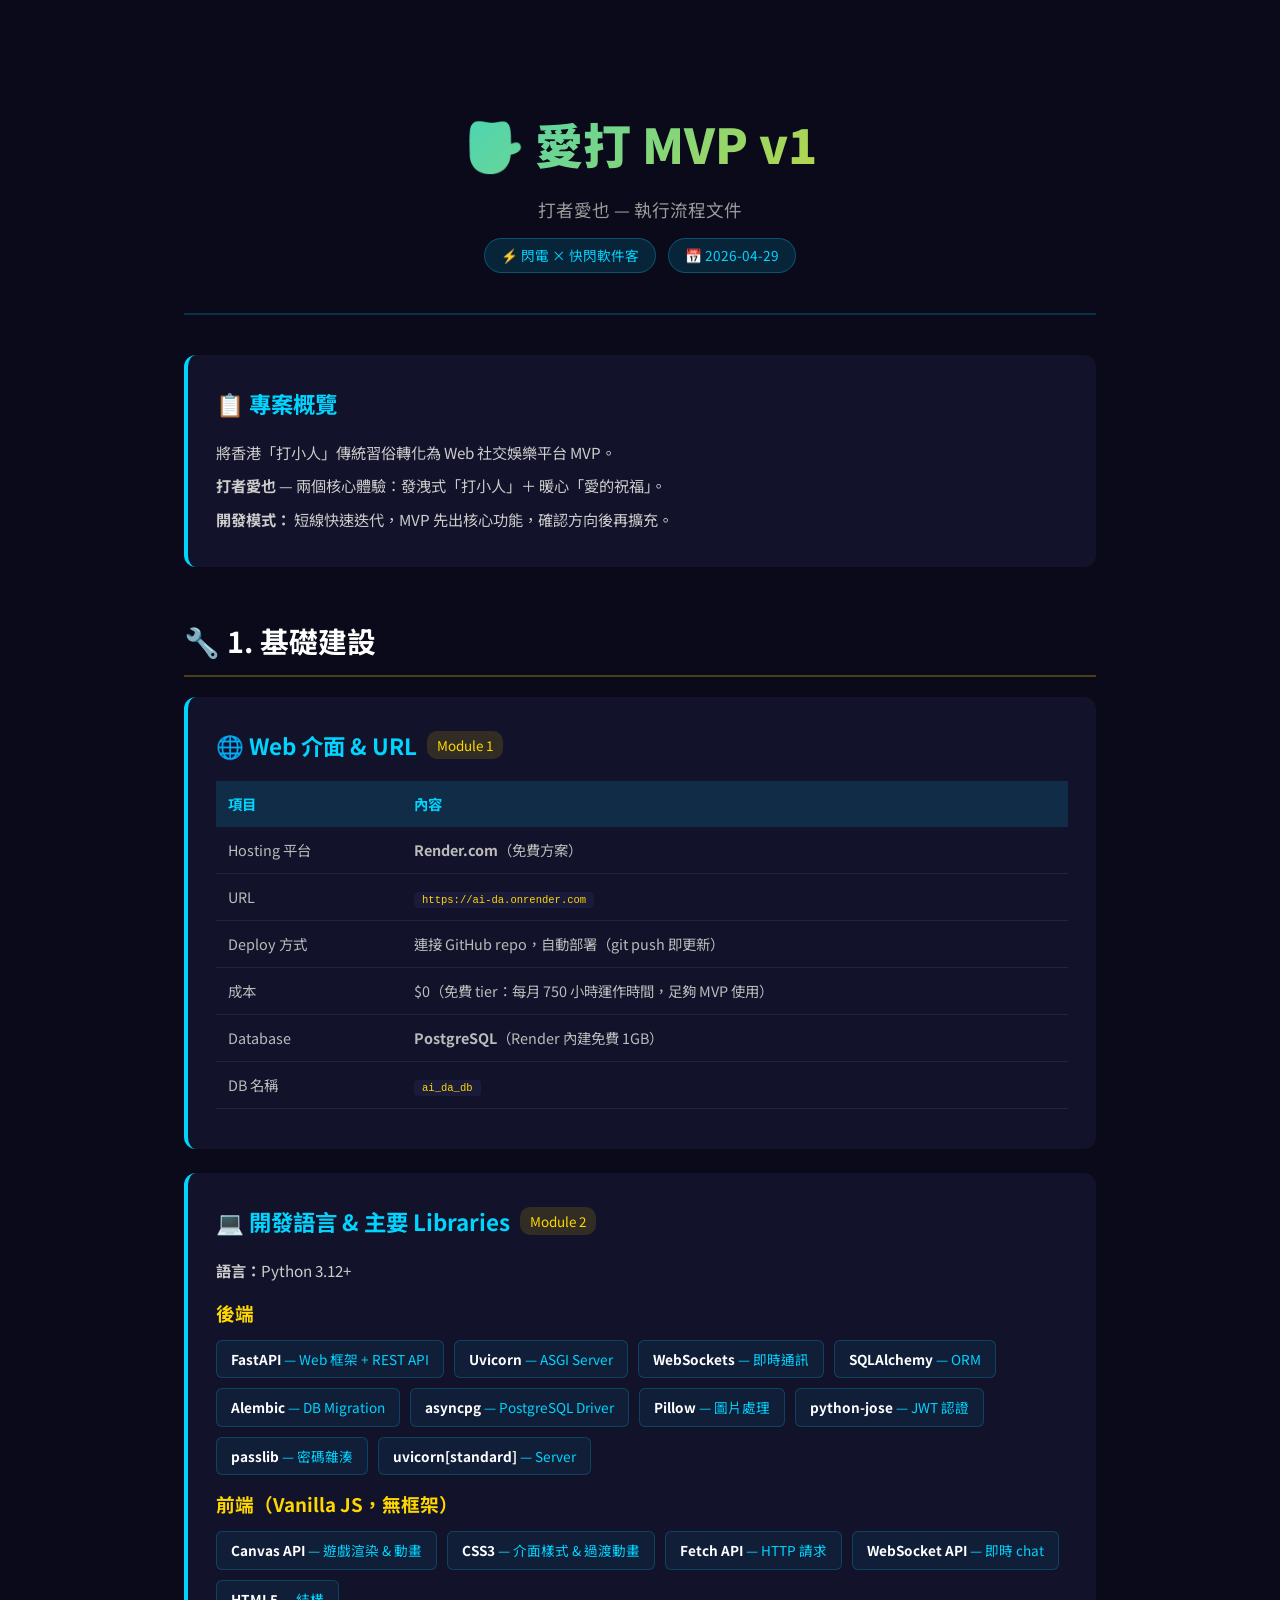
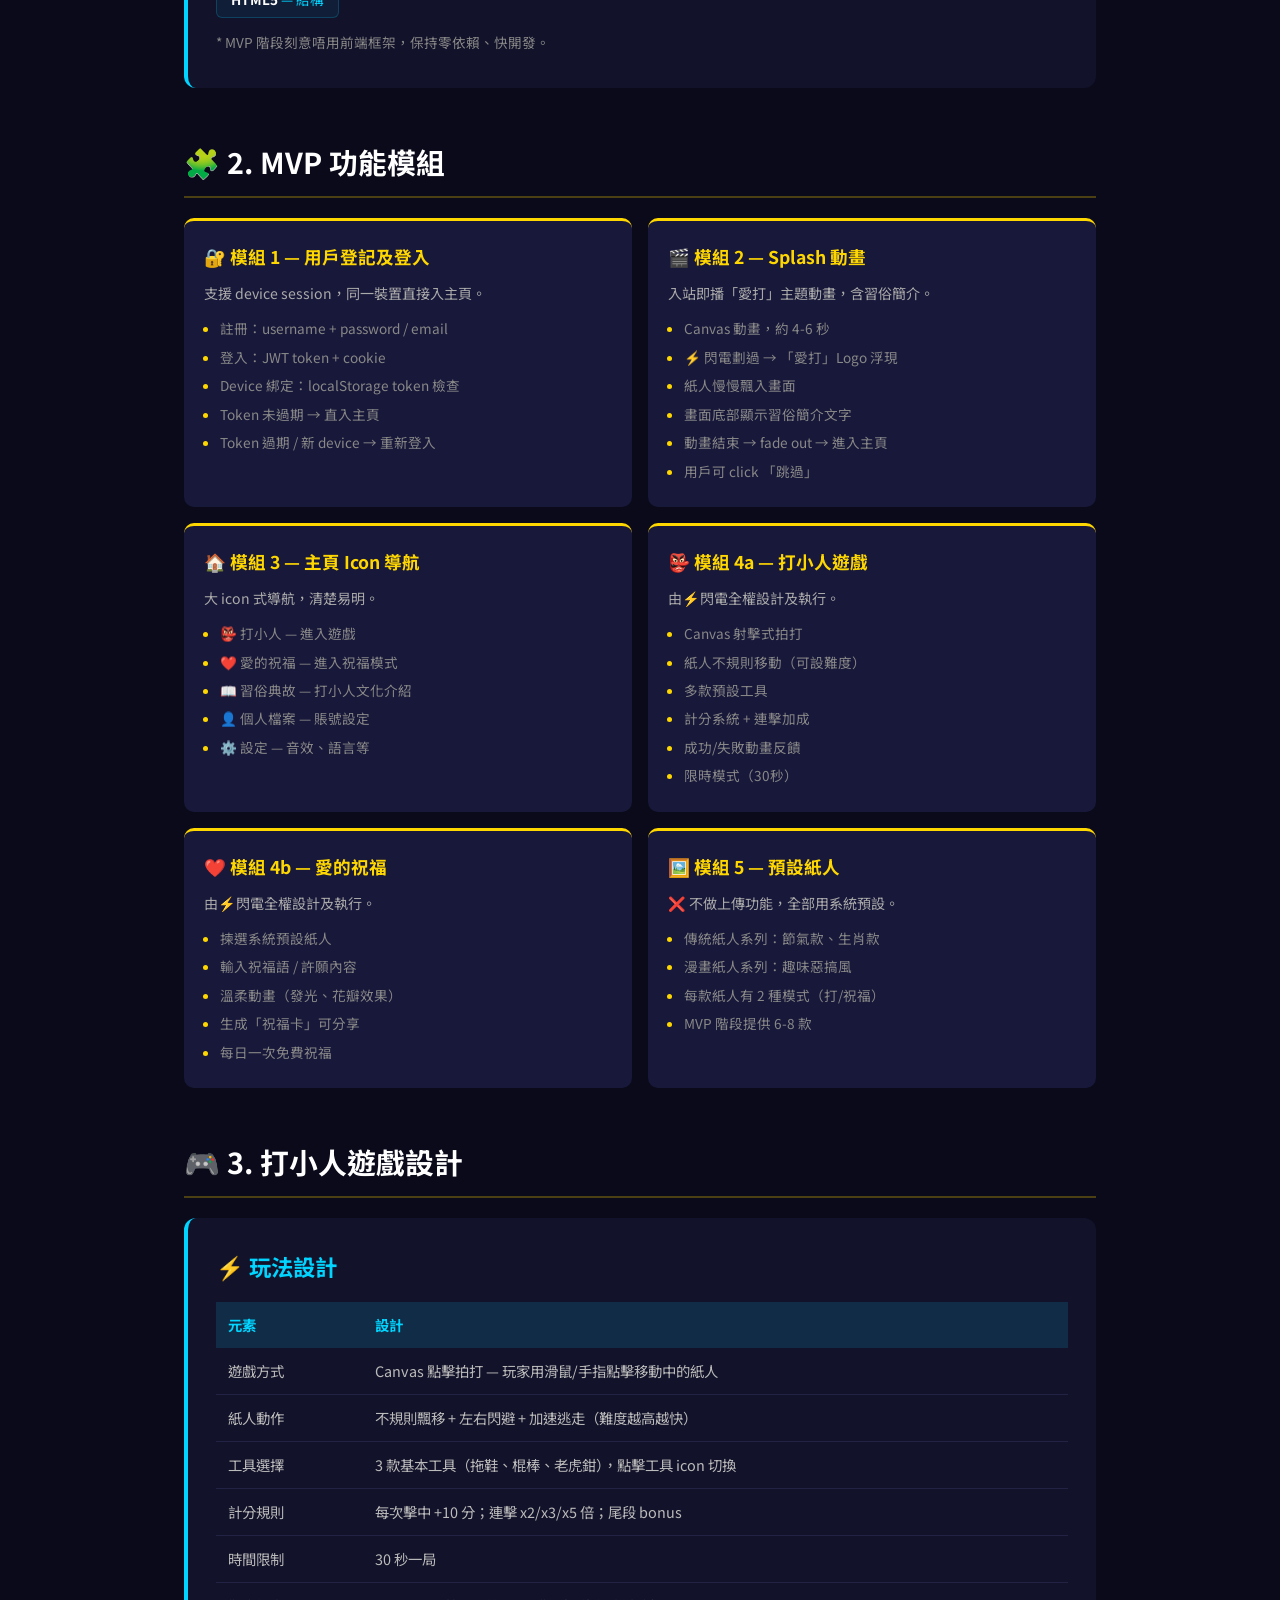
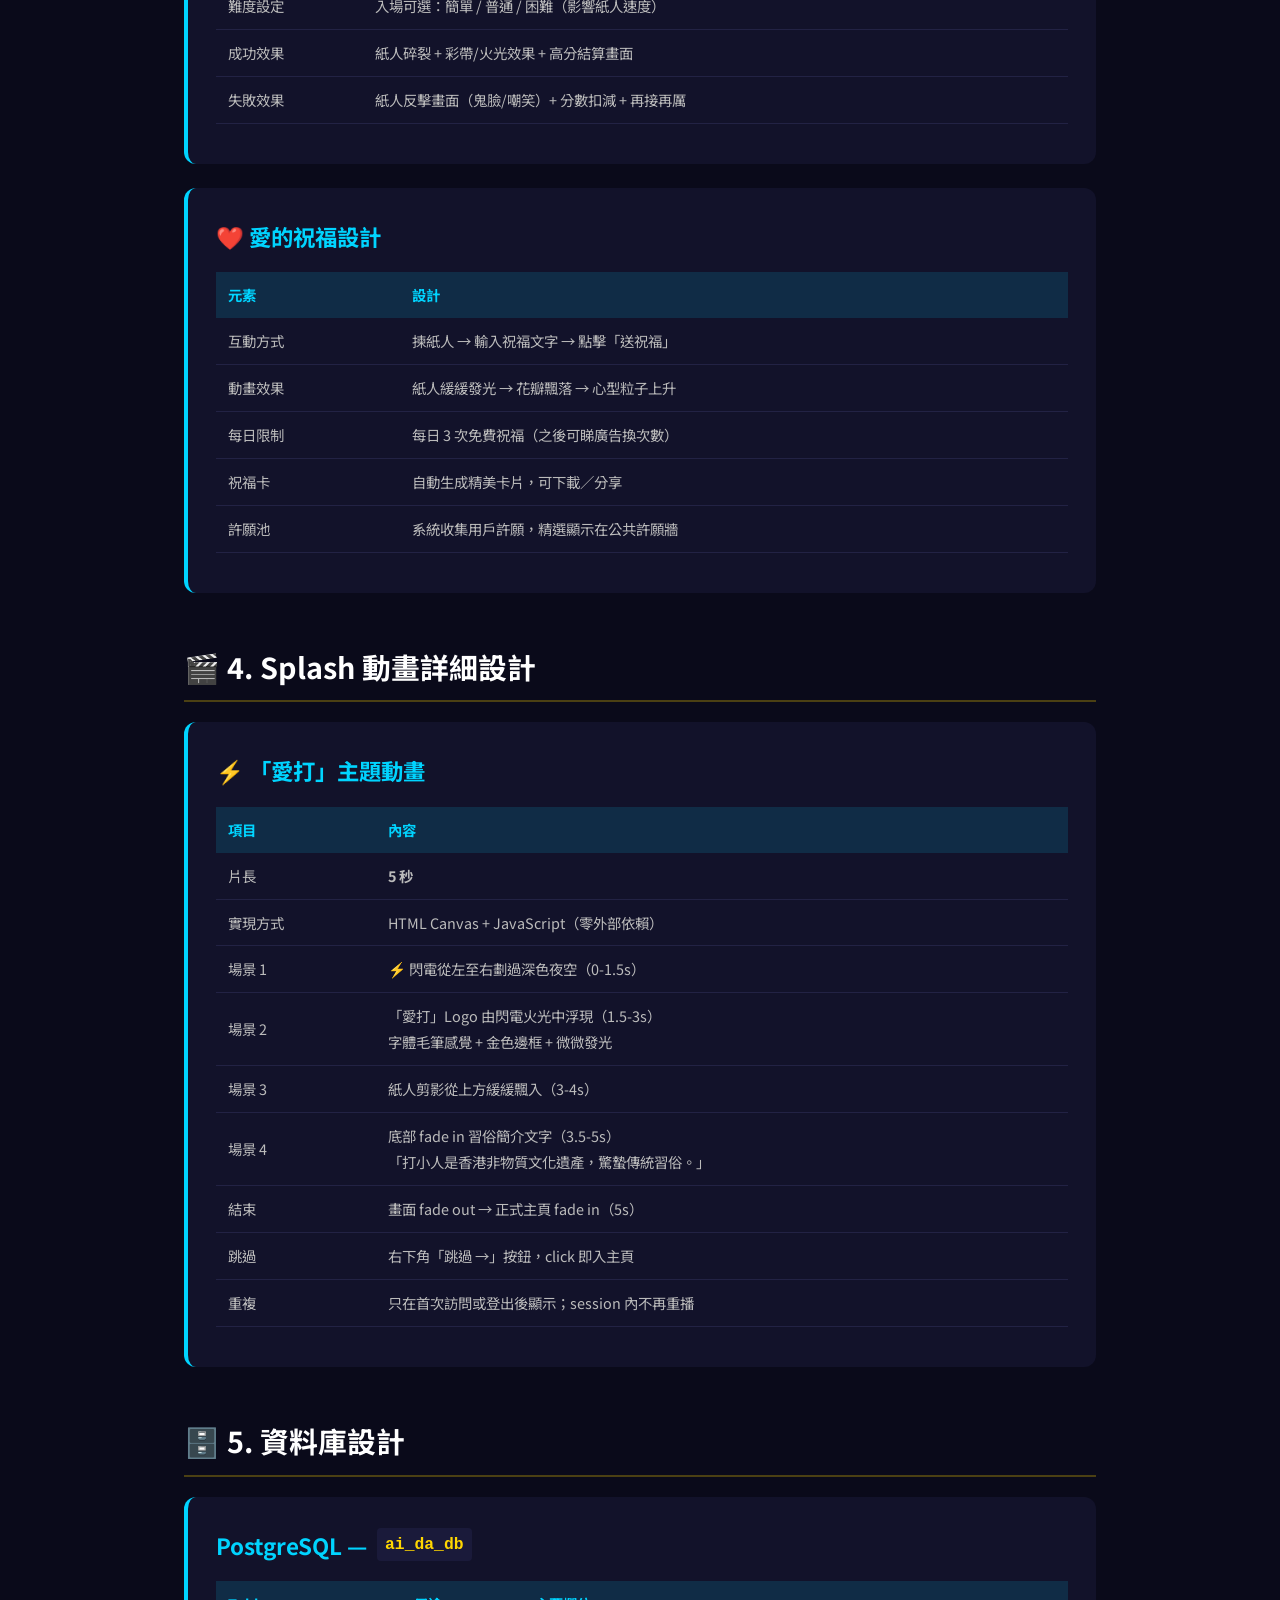
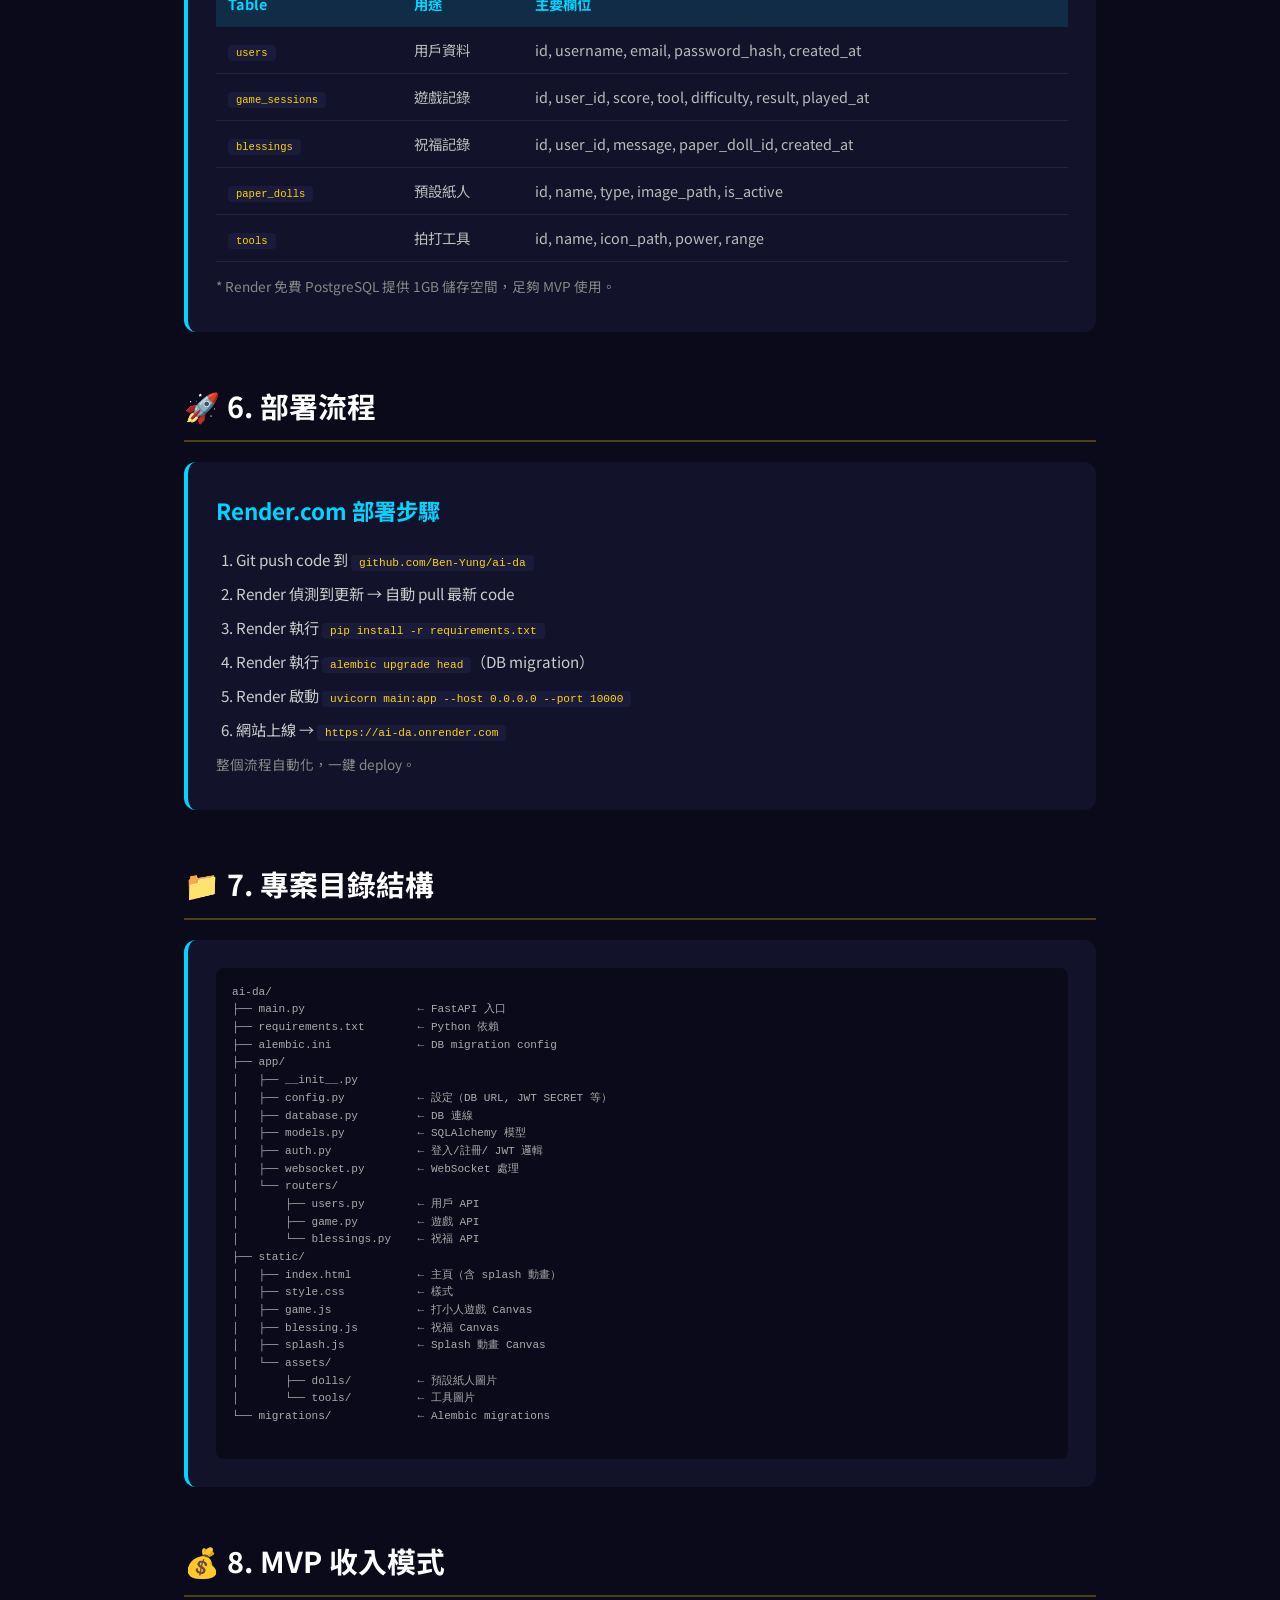
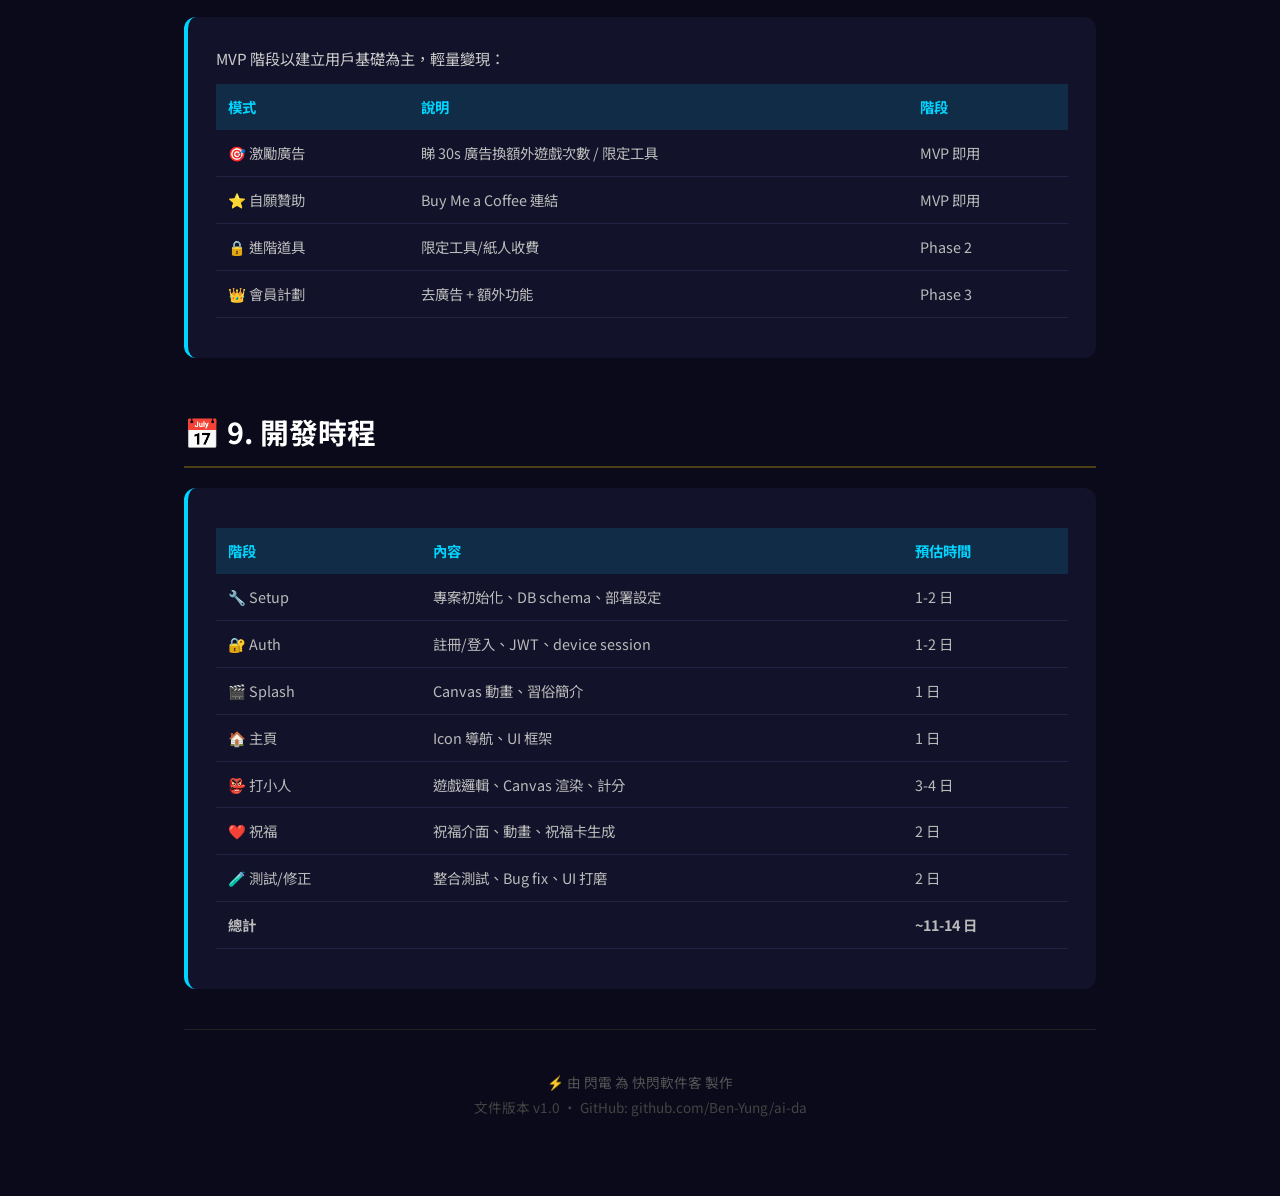
==== docs/愛打_MVP_v1_執行文件.html @ 12fefc83 "📄 Add MVP v1 execution plan documents" ====
<!DOCTYPE html>
<html lang="zh-HK">
<head>
<meta charset="UTF-8">
<meta name="viewport" content="width=device-width, initial-scale=1.0">
<title>愛打 MVP v1 — 執行流程文件</title>
<style>
  @import url('https://fonts.googleapis.com/css2?family=Noto+Sans+TC:wght@300;400;700;900&display=swap');
  * { margin: 0; padding: 0; box-sizing: border-box; }
  body {
    font-family: 'Noto Sans TC', sans-serif;
    background: #0a0a1a;
    color: #e8e8f0;
    line-height: 1.8;
  }
  .container { max-width: 960px; margin: 0 auto; padding: 40px 24px; }

  /* ── Header ── */
  header {
    text-align: center;
    padding: 60px 0 40px;
    border-bottom: 2px solid #00d4ff33;
    margin-bottom: 40px;
  }
  header h1 {
    font-size: 3em;
    font-weight: 900;
    background: linear-gradient(135deg, #00d4ff, #ffd700);
    -webkit-background-clip: text;
    -webkit-text-fill-color: transparent;
  }
  header .sub {
    font-size: 1.1em;
    color: #999;
    margin-top: 8px;
  }
  header .tag {
    display: inline-block;
    background: #00d4ff22;
    color: #00d4ff;
    border: 1px solid #00d4ff44;
    padding: 4px 16px;
    border-radius: 20px;
    font-size: 0.85em;
    margin-top: 12px;
  }

  /* ── Cards ── */
  .card {
    background: #12122a;
    border-radius: 12px;
    padding: 28px;
    margin-bottom: 24px;
    border-left: 4px solid #00d4ff;
    transition: transform .2s;
  }
  .card:hover { transform: translateX(4px); }
  .card h2 {
    font-size: 1.4em;
    color: #00d4ff;
    margin-bottom: 16px;
    display: flex;
    align-items: center;
    gap: 10px;
  }
  .card h2 .badge {
    background: #ffd70022;
    color: #ffd700;
    font-size: 0.6em;
    padding: 2px 10px;
    border-radius: 10px;
    font-weight: 400;
  }
  .card p, .card li { font-size: 0.95em; color: #ccc; margin-bottom: 6px; }
  .card ul { padding-left: 20px; }
  .card ul li::marker { color: #00d4ff; }
  .card code {
    background: #1a1a3a;
    color: #ffd700;
    padding: 2px 8px;
    border-radius: 4px;
    font-size: 0.9em;
  }

  /* ── Module Grid ── */
  .module-grid {
    display: grid;
    grid-template-columns: 1fr 1fr;
    gap: 16px;
  }
  .module-card {
    background: #18183a;
    border-radius: 10px;
    padding: 20px;
    border-top: 3px solid #ffd700;
  }
  .module-card h3 { color: #ffd700; font-size: 1.1em; margin-bottom: 8px; }
  .module-card p { font-size: 0.88em; color: #aaa; }
  .module-card .steps { margin-top: 10px; padding-left: 16px; }
  .module-card .steps li { font-size: 0.85em; color: #888; margin-bottom: 4px; }
  .module-card .steps li::marker { color: #ffd700; }
  @media (max-width: 600px) { .module-grid { grid-template-columns: 1fr; } }

  /* ── Tech Stack ── */
  .tech-row {
    display: flex;
    flex-wrap: wrap;
    gap: 10px;
    margin: 10px 0;
  }
  .tech-tag {
    background: #00d4ff11;
    border: 1px solid #00d4ff33;
    padding: 6px 14px;
    border-radius: 6px;
    font-size: 0.85em;
    color: #00d4ff;
  }
  .tech-tag strong { color: #fff; }

  /* ── Table ── */
  table {
    width: 100%;
    border-collapse: collapse;
    margin: 12px 0;
    font-size: 0.9em;
  }
  th {
    background: #00d4ff22;
    color: #00d4ff;
    padding: 10px 12px;
    text-align: left;
    font-weight: 700;
  }
  td {
    padding: 10px 12px;
    border-bottom: 1px solid #222244;
    color: #bbb;
  }
  tr:hover td { background: #00d4ff08; }

  /* ── Section titles ── */
  .section-title {
    font-size: 1.8em;
    font-weight: 700;
    margin: 48px 0 20px;
    padding-bottom: 8px;
    border-bottom: 2px solid #ffd70044;
    color: #fff;
  }

  /* ── Footer ── */
  footer {
    text-align: center;
    padding: 40px 0;
    color: #555;
    font-size: 0.85em;
    border-top: 1px solid #222;
    margin-top: 40px;
  }

  .emoji-big { font-size: 1.5em; }
</style>
</head>
<body>

<div class="container">

<!-- ══════ HEADER ══════ -->
<header>
  <h1>👺 愛打 MVP v1</h1>
  <p class="sub">打者愛也 — 執行流程文件</p>
  <span class="tag">⚡ 閃電 × 快閃軟件客</span>
  <span class="tag" style="margin-left:8px">📅 2026-04-29</span>
</header>

<!-- ══════ OVERVIEW ══════ -->
<div class="card">
  <h2>📋 專案概覽</h2>
  <p>將香港「打小人」傳統習俗轉化為 Web 社交娛樂平台 MVP。</p>
  <p><strong>打者愛也</strong> — 兩個核心體驗：發洩式「打小人」＋ 暖心「愛的祝福」。</p>
  <p><strong>開發模式：</strong> 短線快速迭代，MVP 先出核心功能，確認方向後再擴充。</p>
</div>

<!-- ══════ POINT 1: INFRASTRUCTURE ══════ -->
<h2 class="section-title">🔧 1. 基礎建設</h2>

<div class="card">
  <h2>🌐 Web 介面 &amp; URL <span class="badge">Module 1</span></h2>
  <table>
    <tr><th>項目</th><th>內容</th></tr>
    <tr><td>Hosting 平台</td><td><strong>Render.com</strong>（免費方案）</td></tr>
    <tr><td>URL</td><td><code>https://ai-da.onrender.com</code></td></tr>
    <tr><td>Deploy 方式</td><td>連接 GitHub repo，自動部署（git push 即更新）</td></tr>
    <tr><td>成本</td><td>$0（免費 tier：每月 750 小時運作時間，足夠 MVP 使用）</td></tr>
    <tr><td>Database</td><td><strong>PostgreSQL</strong>（Render 內建免費 1GB）</td></tr>
    <tr><td>DB 名稱</td><td><code>ai_da_db</code></td></tr>
  </table>
</div>

<div class="card">
  <h2>💻 開發語言 &amp; 主要 Libraries <span class="badge">Module 2</span></h2>
  <p><strong>語言：</strong>Python 3.12+</p>
  <h3 style="color:#ffd700;margin:12px 0 8px">後端</h3>
  <div class="tech-row">
    <span class="tech-tag"><strong>FastAPI</strong> — Web 框架 + REST API</span>
    <span class="tech-tag"><strong>Uvicorn</strong> — ASGI Server</span>
    <span class="tech-tag"><strong>WebSockets</strong> — 即時通訊</span>
    <span class="tech-tag"><strong>SQLAlchemy</strong> — ORM</span>
    <span class="tech-tag"><strong>Alembic</strong> — DB Migration</span>
    <span class="tech-tag"><strong>asyncpg</strong> — PostgreSQL Driver</span>
    <span class="tech-tag"><strong>Pillow</strong> — 圖片處理</span>
    <span class="tech-tag"><strong>python-jose</strong> — JWT 認證</span>
    <span class="tech-tag"><strong>passlib</strong> — 密碼雜湊</span>
    <span class="tech-tag"><strong>uvicorn[standard]</strong> — Server</span>
  </div>
  <h3 style="color:#ffd700;margin:12px 0 8px">前端（Vanilla JS，無框架）</h3>
  <div class="tech-row">
    <span class="tech-tag"><strong>Canvas API</strong> — 遊戲渲染 &amp; 動畫</span>
    <span class="tech-tag"><strong>CSS3</strong> — 介面樣式 &amp; 過渡動畫</span>
    <span class="tech-tag"><strong>Fetch API</strong> — HTTP 請求</span>
    <span class="tech-tag"><strong>WebSocket API</strong> — 即時 chat</span>
    <span class="tech-tag"><strong>HTML5</strong> — 結構</span>
  </div>
  <p style="margin-top:12px;color:#888;font-size:0.85em">* MVP 階段刻意唔用前端框架，保持零依賴、快開發。</p>
</div>

<!-- ══════ POINT 3: MODULES ══════ -->
<h2 class="section-title">🧩 2. MVP 功能模組</h2>

<div class="module-grid">

  <div class="module-card">
    <h3>🔐 模組 1 — 用戶登記及登入</h3>
    <p>支援 device session，同一裝置直接入主頁。</p>
    <ul class="steps">
      <li>註冊：username + password / email</li>
      <li>登入：JWT token + cookie</li>
      <li>Device 綁定：localStorage token 檢查</li>
      <li>Token 未過期 → 直入主頁</li>
      <li>Token 過期 / 新 device → 重新登入</li>
    </ul>
  </div>

  <div class="module-card">
    <h3>🎬 模組 2 — Splash 動畫</h3>
    <p>入站即播「愛打」主題動畫，含習俗簡介。</p>
    <ul class="steps">
      <li>Canvas 動畫，約 4-6 秒</li>
      <li>⚡ 閃電劃過 → 「愛打」Logo 浮現</li>
      <li>紙人慢慢飄入畫面</li>
      <li>畫面底部顯示習俗簡介文字</li>
      <li>動畫結束 → fade out → 進入主頁</li>
      <li>用戶可 click 「跳過」</li>
    </ul>
  </div>

  <div class="module-card">
    <h3>🏠 模組 3 — 主頁 Icon 導航</h3>
    <p>大 icon 式導航，清楚易明。</p>
    <ul class="steps">
      <li>👺 打小人 — 進入遊戲</li>
      <li>❤️ 愛的祝福 — 進入祝福模式</li>
      <li>📖 習俗典故 — 打小人文化介紹</li>
      <li>👤 個人檔案 — 賬號設定</li>
      <li>⚙️ 設定 — 音效、語言等</li>
    </ul>
  </div>

  <div class="module-card">
    <h3>👺 模組 4a — 打小人遊戲</h3>
    <p>由⚡閃電全權設計及執行。</p>
    <ul class="steps">
      <li>Canvas 射擊式拍打</li>
      <li>紙人不規則移動（可設難度）</li>
      <li>多款預設工具</li>
      <li>計分系統 + 連擊加成</li>
      <li>成功/失敗動畫反饋</li>
      <li>限時模式（30秒）</li>
    </ul>
  </div>

  <div class="module-card">
    <h3>❤️ 模組 4b — 愛的祝福</h3>
    <p>由⚡閃電全權設計及執行。</p>
    <ul class="steps">
      <li>揀選系統預設紙人</li>
      <li>輸入祝福語 / 許願內容</li>
      <li>溫柔動畫（發光、花瓣效果）</li>
      <li>生成「祝福卡」可分享</li>
      <li>每日一次免費祝福</li>
    </ul>
  </div>

  <div class="module-card">
    <h3>🖼️ 模組 5 — 預設紙人</h3>
    <p>❌ 不做上傳功能，全部用系統預設。</p>
    <ul class="steps">
      <li>傳統紙人系列：節氣款、生肖款</li>
      <li>漫畫紙人系列：趣味惡搞風</li>
      <li>每款紙人有 2 種模式（打/祝福）</li>
      <li>MVP 階段提供 6-8 款</li>
    </ul>
  </div>
</div>

<!-- ══════ GAME DESIGN ══════ -->
<h2 class="section-title">🎮 3. 打小人遊戲設計</h2>

<div class="card">
  <h2>⚡ 玩法設計</h2>
  <table>
    <tr><th>元素</th><th>設計</th></tr>
    <tr><td>遊戲方式</td><td>Canvas 點擊拍打 — 玩家用滑鼠/手指點擊移動中的紙人</td></tr>
    <tr><td>紙人動作</td><td>不規則飄移 + 左右閃避 + 加速逃走（難度越高越快）</td></tr>
    <tr><td>工具選擇</td><td>3 款基本工具（拖鞋、棍棒、老虎鉗），點擊工具 icon 切換</td></tr>
    <tr><td>計分規則</td><td>每次擊中 +10 分；連擊 x2/x3/x5 倍；尾段 bonus</td></tr>
    <tr><td>時間限制</td><td>30 秒一局</td></tr>
    <tr><td>難度設定</td><td>入場可選：簡單 / 普通 / 困難（影響紙人速度）</td></tr>
    <tr><td>成功效果</td><td>紙人碎裂 + 彩帶/火光效果 + 高分結算畫面</td></tr>
    <tr><td>失敗效果</td><td>紙人反擊畫面（鬼臉/嘲笑）+ 分數扣減 + 再接再厲</td></tr>
  </table>
</div>

<div class="card">
  <h2>❤️ 愛的祝福設計</h2>
  <table>
    <tr><th>元素</th><th>設計</th></tr>
    <tr><td>互動方式</td><td>揀紙人 → 輸入祝福文字 → 點擊「送祝福」</td></tr>
    <tr><td>動畫效果</td><td>紙人緩緩發光 → 花瓣飄落 → 心型粒子上升</td></tr>
    <tr><td>每日限制</td><td>每日 3 次免費祝福（之後可睇廣告換次數）</td></tr>
    <tr><td>祝福卡</td><td>自動生成精美卡片，可下載／分享</td></tr>
    <tr><td>許願池</td><td>系統收集用戶許願，精選顯示在公共許願牆</td></tr>
  </table>
</div>

<!-- ══════ SPLASH ANIMATION ══════ -->
<h2 class="section-title">🎬 4. Splash 動畫詳細設計</h2>

<div class="card">
  <h2>⚡ 「愛打」主題動畫</h2>
  <table>
    <tr><th>項目</th><th>內容</th></tr>
    <tr><td>片長</td><td><strong>5 秒</strong></td></tr>
    <tr><td>實現方式</td><td>HTML Canvas + JavaScript（零外部依賴）</td></tr>
    <tr><td>場景 1</td><td>⚡ 閃電從左至右劃過深色夜空（0-1.5s）</td></tr>
    <tr><td>場景 2</td><td>「愛打」Logo 由閃電火光中浮現（1.5-3s）<br>字體毛筆感覺 + 金色邊框 + 微微發光</td></tr>
    <tr><td>場景 3</td><td>紙人剪影從上方緩緩飄入（3-4s）</td></tr>
    <tr><td>場景 4</td><td>底部 fade in 習俗簡介文字（3.5-5s）<br>「打小人是香港非物質文化遺產，驚蟄傳統習俗。」</td></tr>
    <tr><td>結束</td><td>畫面 fade out → 正式主頁 fade in（5s）</td></tr>
    <tr><td>跳過</td><td>右下角「跳過 →」按鈕，click 即入主頁</td></tr>
    <tr><td>重複</td><td>只在首次訪問或登出後顯示；session 內不再重播</td></tr>
  </table>
</div>

<!-- ══════ DATABASE ══════ -->
<h2 class="section-title">🗄️ 5. 資料庫設計</h2>

<div class="card">
  <h2>PostgreSQL — <code>ai_da_db</code></h2>
  <table>
    <tr><th>Table</th><th>用途</th><th>主要欄位</th></tr>
    <tr><td><code>users</code></td><td>用戶資料</td><td>id, username, email, password_hash, created_at</td></tr>
    <tr><td><code>game_sessions</code></td><td>遊戲記錄</td><td>id, user_id, score, tool, difficulty, result, played_at</td></tr>
    <tr><td><code>blessings</code></td><td>祝福記錄</td><td>id, user_id, message, paper_doll_id, created_at</td></tr>
    <tr><td><code>paper_dolls</code></td><td>預設紙人</td><td>id, name, type, image_path, is_active</td></tr>
    <tr><td><code>tools</code></td><td>拍打工具</td><td>id, name, icon_path, power, range</td></tr>
  </table>
  <p style="margin-top:8px;color:#888;font-size:0.85em">* Render 免費 PostgreSQL 提供 1GB 儲存空間，足夠 MVP 使用。</p>
</div>

<!-- ══════ DEPLOYMENT ══════ -->
<h2 class="section-title">🚀 6. 部署流程</h2>

<div class="card">
  <h2>Render.com 部署步驟</h2>
  <ol style="padding-left:20px;color:#ccc">
    <li>Git push code 到 <code>github.com/Ben-Yung/ai-da</code></li>
    <li>Render 偵測到更新 → 自動 pull 最新 code</li>
    <li>Render 執行 <code>pip install -r requirements.txt</code></li>
    <li>Render 執行 <code>alembic upgrade head</code>（DB migration）</li>
    <li>Render 啟動 <code>uvicorn main:app --host 0.0.0.0 --port 10000</code></li>
    <li>網站上線 → <code>https://ai-da.onrender.com</code></li>
  </ol>
  <p style="margin-top:8px;color:#888;font-size:0.85em">整個流程自動化，一鍵 deploy。</p>
</div>

<!-- ══════ PROJECT STRUCTURE ══════ -->
<h2 class="section-title">📁 7. 專案目錄結構</h2>

<div class="card">
  <pre style="background:#0a0a1a;padding:16px;border-radius:8px;overflow-x:auto;font-size:0.85em;color:#aaa;line-height:1.6">
ai-da/
├── main.py                 ← FastAPI 入口
├── requirements.txt        ← Python 依賴
├── alembic.ini             ← DB migration config
├── app/
│   ├── __init__.py
│   ├── config.py           ← 設定（DB URL, JWT SECRET 等）
│   ├── database.py         ← DB 連線
│   ├── models.py           ← SQLAlchemy 模型
│   ├── auth.py             ← 登入/註冊/ JWT 邏輯
│   ├── websocket.py        ← WebSocket 處理
│   └── routers/
│       ├── users.py        ← 用戶 API
│       ├── game.py         ← 遊戲 API
│       └── blessings.py    ← 祝福 API
├── static/
│   ├── index.html          ← 主頁（含 splash 動畫）
│   ├── style.css           ← 樣式
│   ├── game.js             ← 打小人遊戲 Canvas
│   ├── blessing.js         ← 祝福 Canvas
│   ├── splash.js           ← Splash 動畫 Canvas
│   └── assets/
│       ├── dolls/          ← 預設紙人圖片
│       └── tools/          ← 工具圖片
└── migrations/             ← Alembic migrations
  </pre>
</div>

<!-- ══════ REVENUE ══════ -->
<h2 class="section-title">💰 8. MVP 收入模式</h2>

<div class="card">
  <p>MVP 階段以建立用戶基礎為主，輕量變現：</p>
  <table>
    <tr><th>模式</th><th>說明</th><th>階段</th></tr>
    <tr><td>🎯 激勵廣告</td><td>睇 30s 廣告換額外遊戲次數 / 限定工具</td><td>MVP 即用</td></tr>
    <tr><td>⭐ 自願贊助</td><td>Buy Me a Coffee 連結</td><td>MVP 即用</td></tr>
    <tr><td>🔒 進階道具</td><td>限定工具/紙人收費</td><td>Phase 2</td></tr>
    <tr><td>👑 會員計劃</td><td>去廣告 + 額外功能</td><td>Phase 3</td></tr>
  </table>
</div>

<!-- ══════ SCHEDULE ══════ -->
<h2 class="section-title">📅 9. 開發時程</h2>

<div class="card">
  <table>
    <tr><th>階段</th><th>內容</th><th>預估時間</th></tr>
    <tr><td>🔧 Setup</td><td>專案初始化、DB schema、部署設定</td><td>1-2 日</td></tr>
    <tr><td>🔐 Auth</td><td>註冊/登入、JWT、device session</td><td>1-2 日</td></tr>
    <tr><td>🎬 Splash</td><td>Canvas 動畫、習俗簡介</td><td>1 日</td></tr>
    <tr><td>🏠 主頁</td><td>Icon 導航、UI 框架</td><td>1 日</td></tr>
    <tr><td>👺 打小人</td><td>遊戲邏輯、Canvas 渲染、計分</td><td>3-4 日</td></tr>
    <tr><td>❤️ 祝福</td><td>祝福介面、動畫、祝福卡生成</td><td>2 日</td></tr>
    <tr><td>🧪 測試/修正</td><td>整合測試、Bug fix、UI 打磨</td><td>2 日</td></tr>
    <tr><td><strong>總計</strong></td><td></td><td><strong>~11-14 日</strong></td></tr>
  </table>
</div>

<!-- ══════ FOOTER ══════ -->
<footer>
  ⚡ 由 閃電 為 快閃軟件客 製作<br>
  <span style="color:#444">文件版本 v1.0 · GitHub: github.com/Ben-Yung/ai-da</span>
</footer>

</div>
</body>
</html>
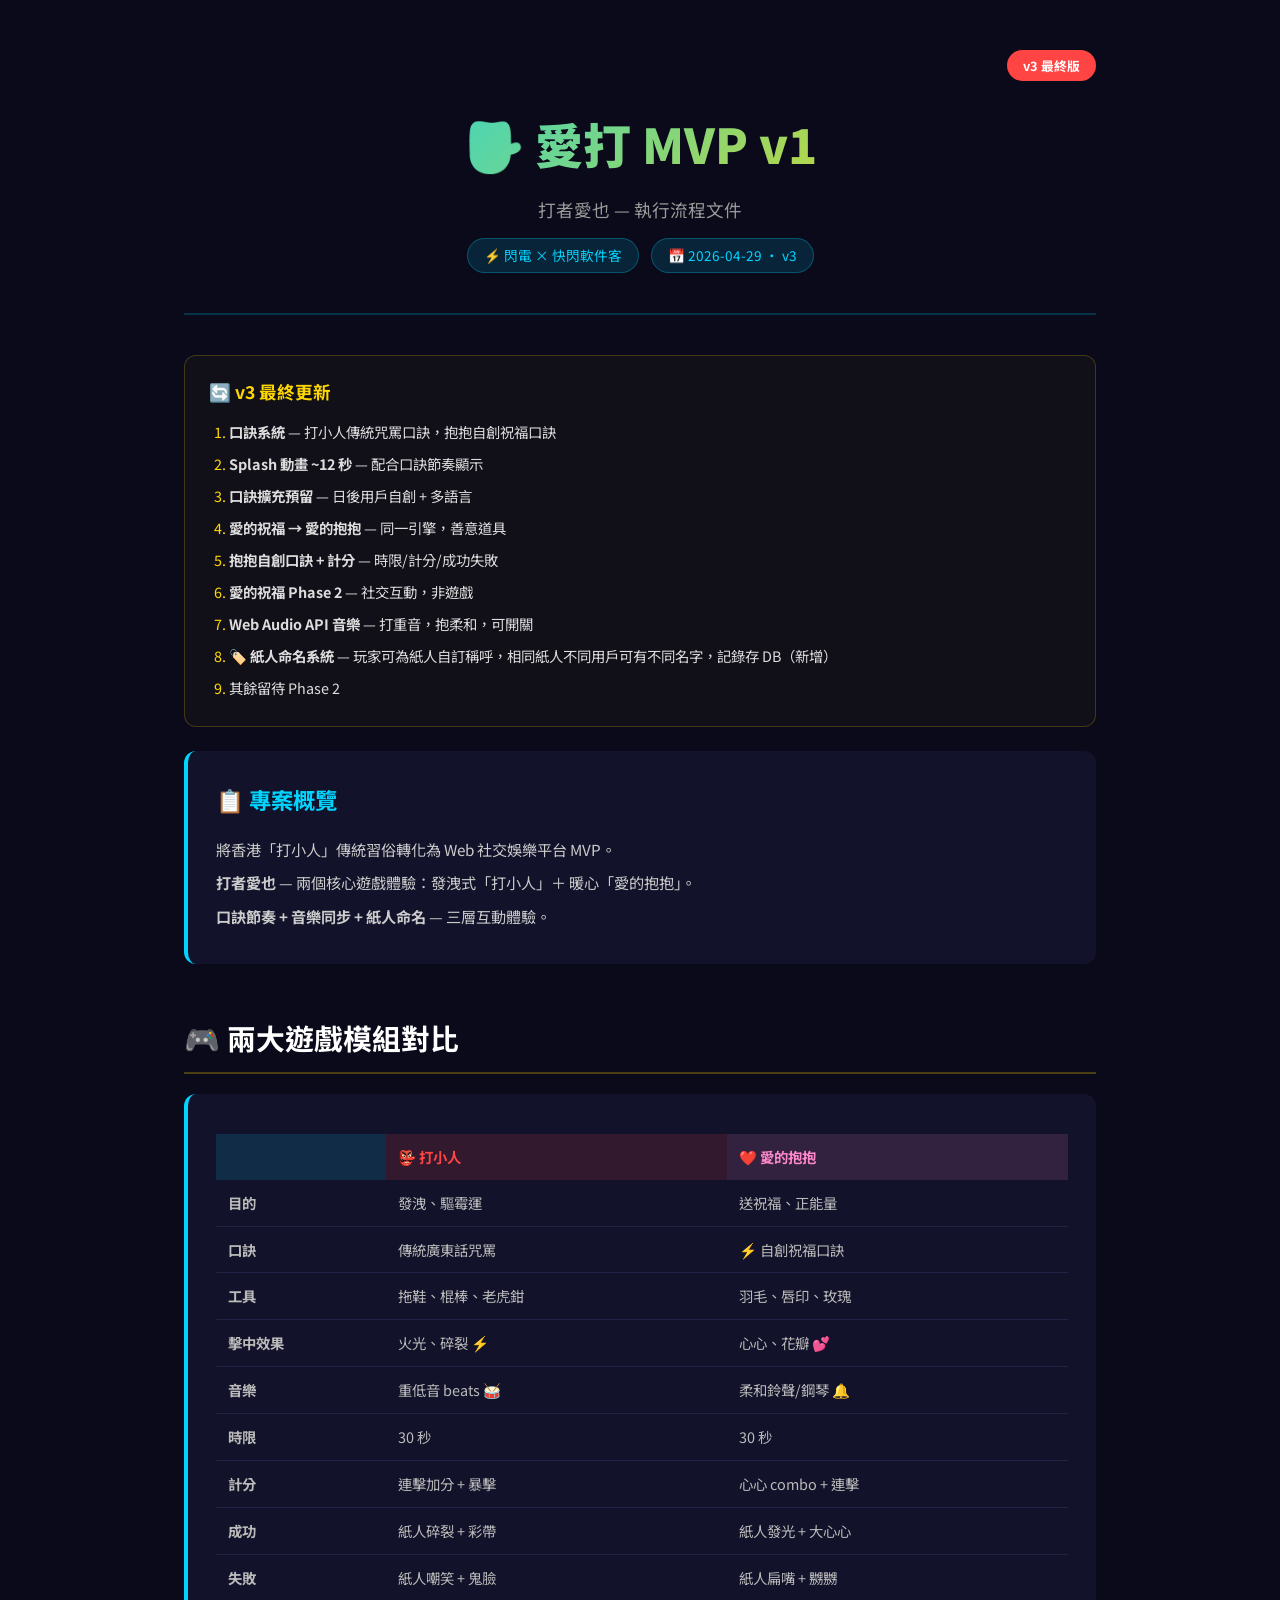
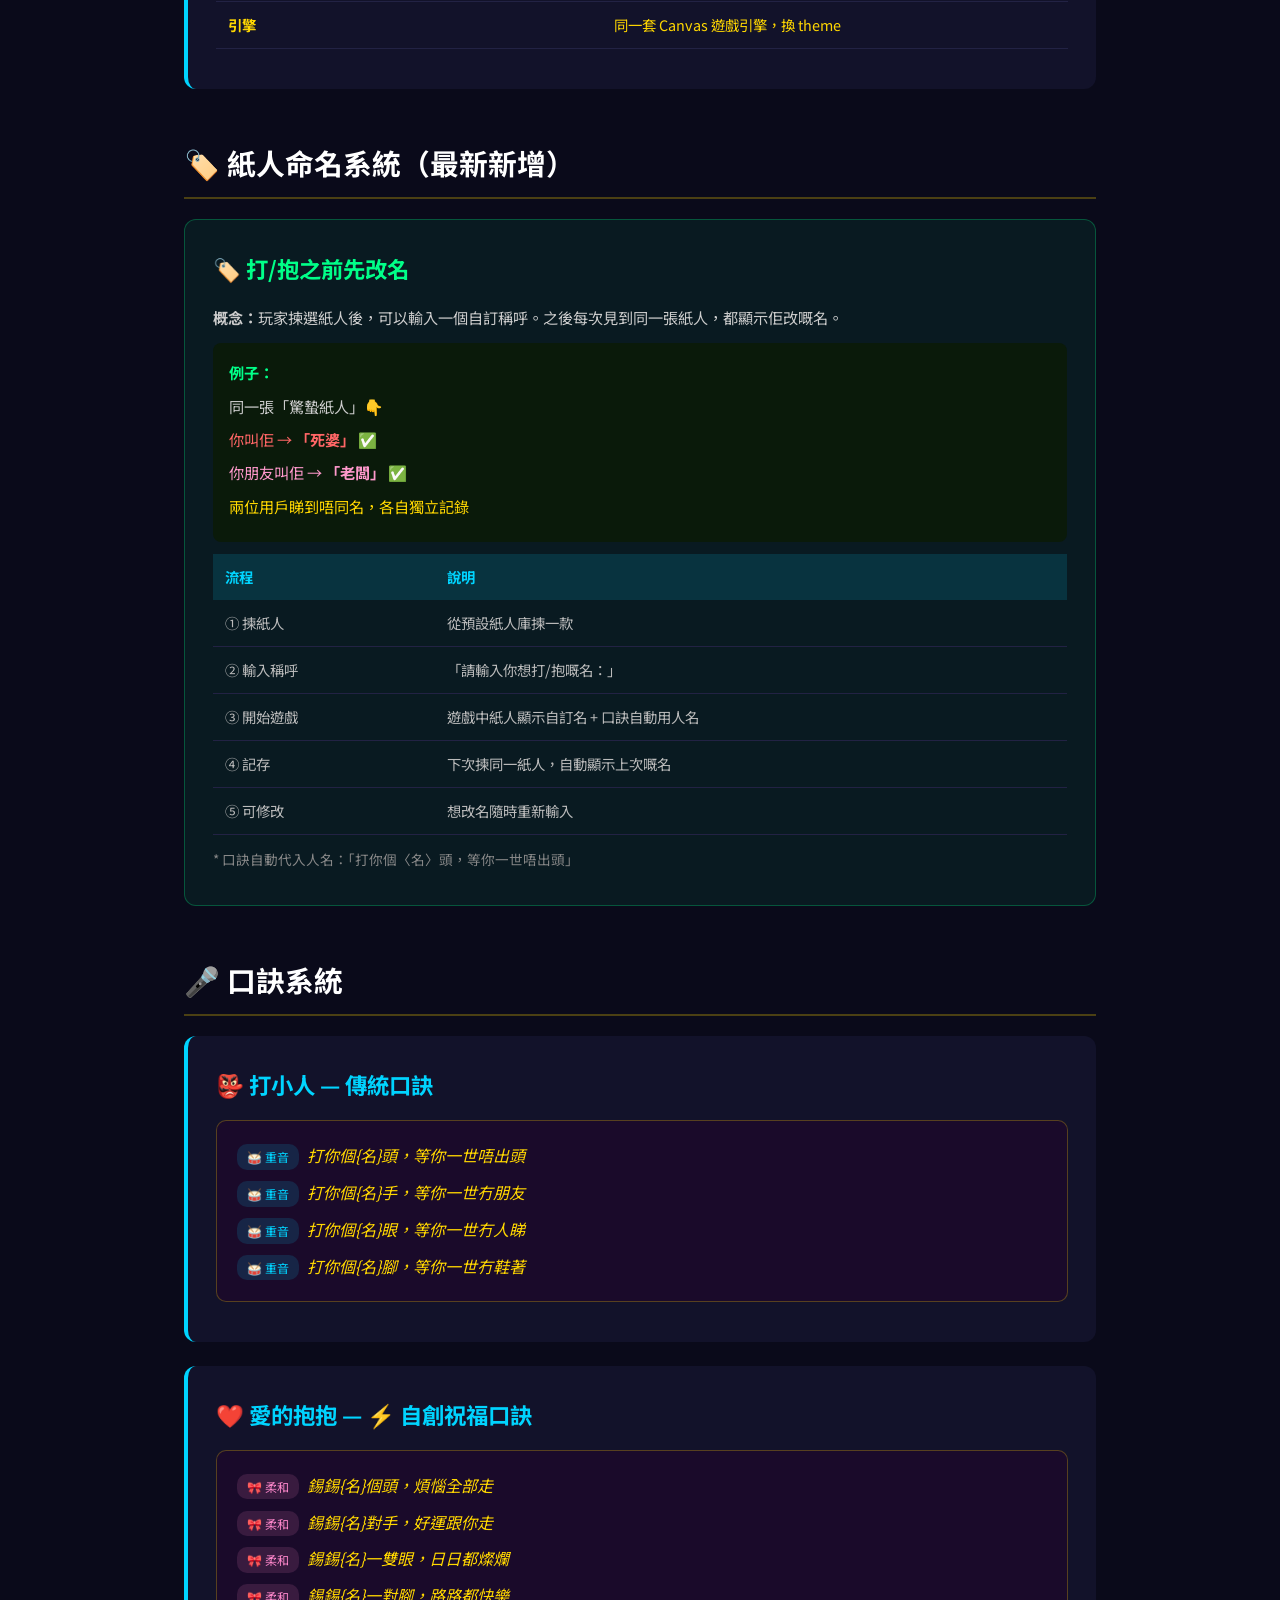
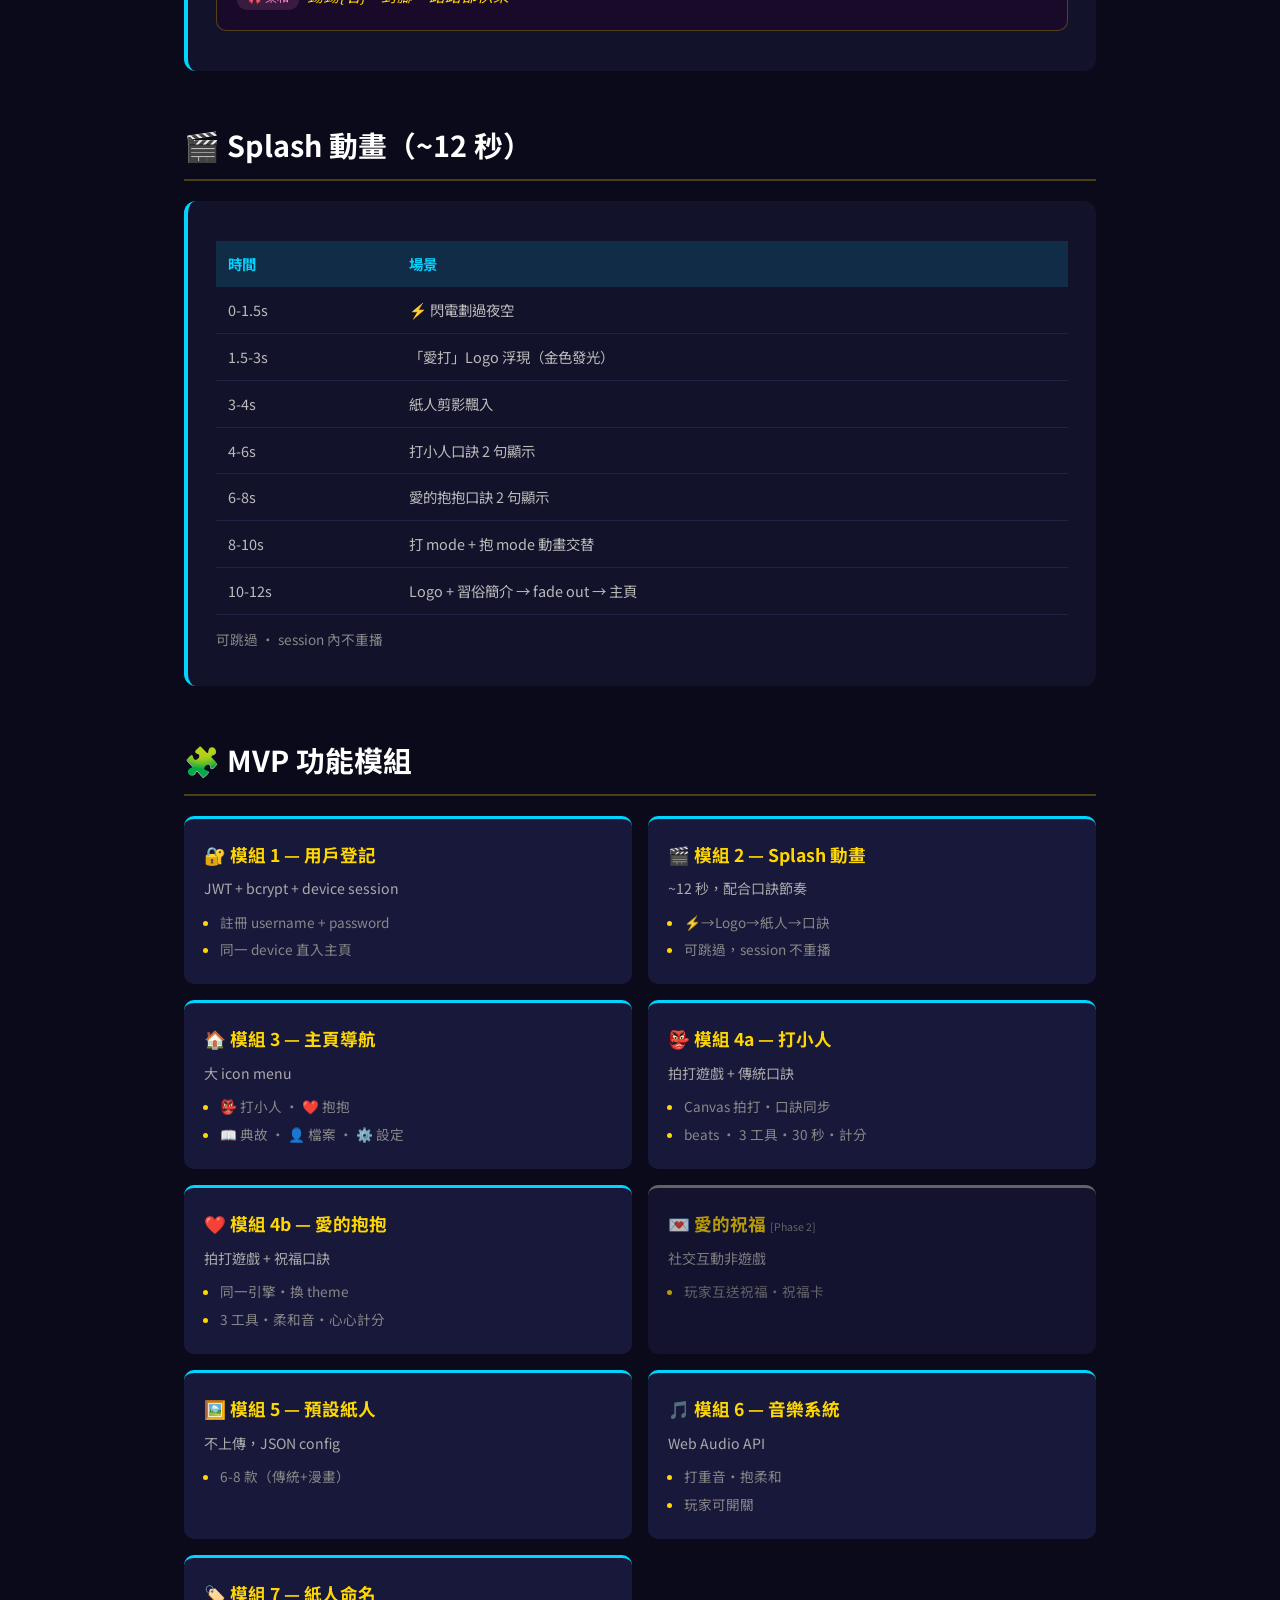
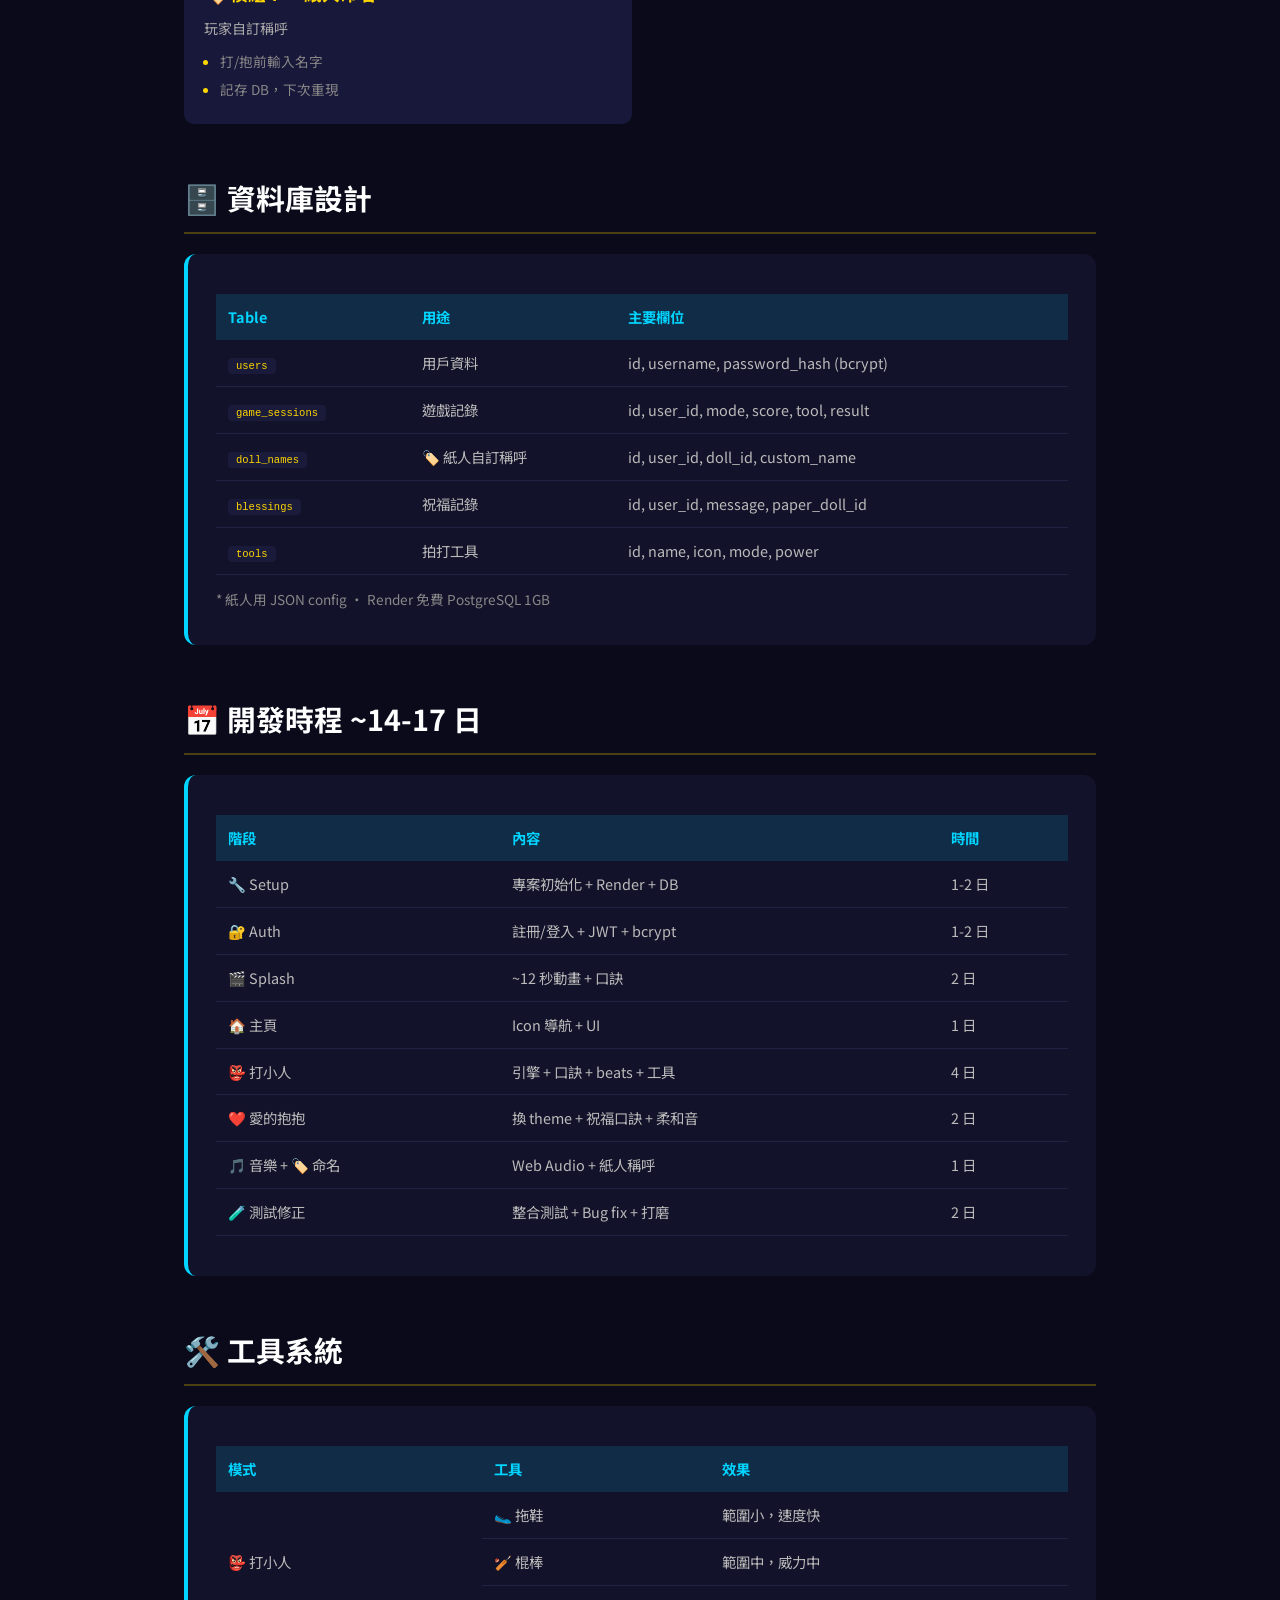
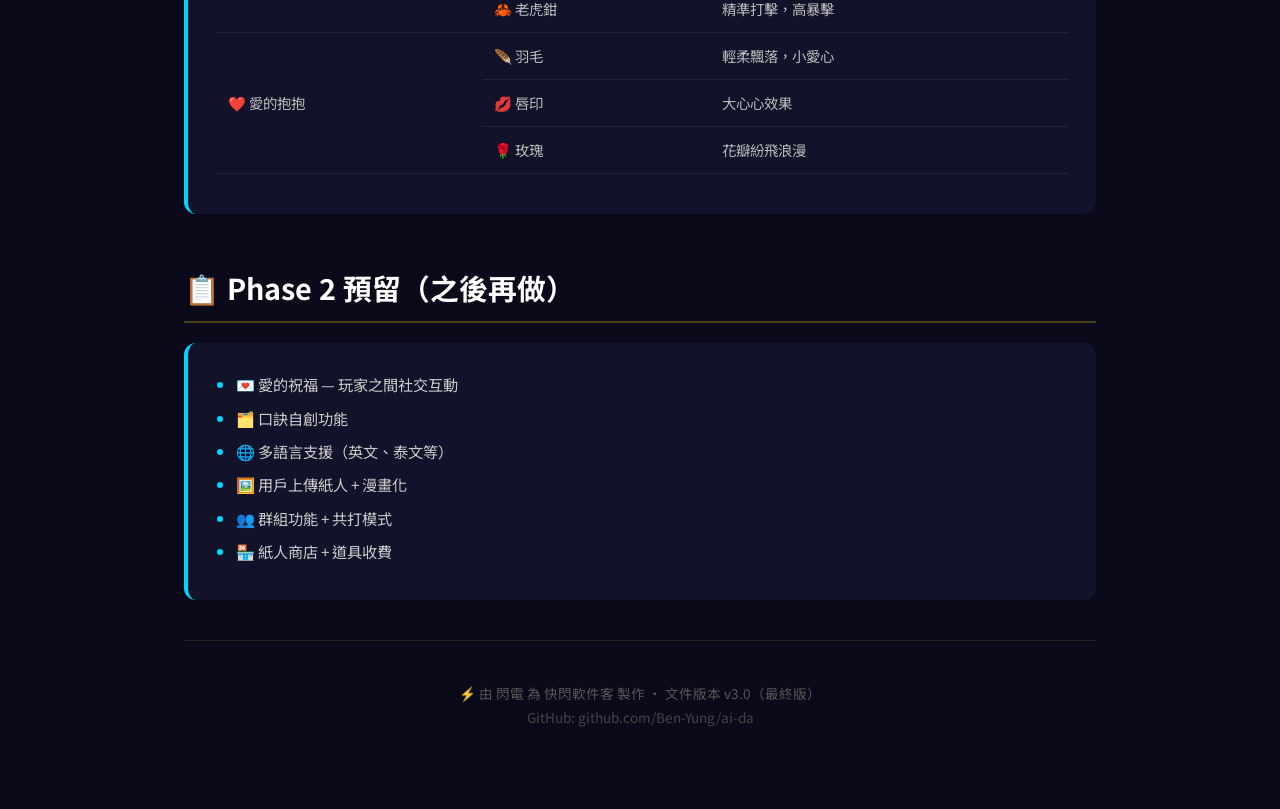
==== commit 67b70781: "📄 v3 final: add naming system (doll_names table)" ====
--- a/docs/愛打_MVP_v1_執行文件.html
+++ b/docs/愛打_MVP_v1_執行文件.html
@@ -3,7 +3,7 @@
 <head>
 <meta charset="UTF-8">
 <meta name="viewport" content="width=device-width, initial-scale=1.0">
-<title>愛打 MVP v1 — 執行流程文件</title>
+<title>愛打 MVP v1 — 執行流程文件（v3 最終版）</title>
 <style>
   @import url('https://fonts.googleapis.com/css2?family=Noto+Sans+TC:wght@300;400;700;900&display=swap');
   * { margin: 0; padding: 0; box-sizing: border-box; }
@@ -14,13 +14,12 @@
     line-height: 1.8;
   }
   .container { max-width: 960px; margin: 0 auto; padding: 40px 24px; }
-
-  /* ── Header ── */
   header {
     text-align: center;
     padding: 60px 0 40px;
     border-bottom: 2px solid #00d4ff33;
     margin-bottom: 40px;
+    position: relative;
   }
   header h1 {
     font-size: 3em;
@@ -29,11 +28,7 @@
     -webkit-background-clip: text;
     -webkit-text-fill-color: transparent;
   }
-  header .sub {
-    font-size: 1.1em;
-    color: #999;
-    margin-top: 8px;
-  }
+  header .sub { font-size: 1.1em; color: #999; margin-top: 8px; }
   header .tag {
     display: inline-block;
     background: #00d4ff22;
@@ -44,8 +39,17 @@
     font-size: 0.85em;
     margin-top: 12px;
   }
-
-  /* ── Cards ── */
+  .update-badge {
+    position: absolute;
+    top: 10px;
+    right: 0;
+    background: #ff4444;
+    color: #fff;
+    padding: 4px 16px;
+    border-radius: 20px;
+    font-size: 0.8em;
+    font-weight: 700;
+  }
   .card {
     background: #12122a;
     border-radius: 12px;
@@ -81,8 +85,24 @@
     border-radius: 4px;
     font-size: 0.9em;
   }
-
-  /* ── Module Grid ── */
+  .changelog {
+    background: #ffd70008;
+    border: 1px solid #ffd70033;
+    border-radius: 12px;
+    padding: 20px 24px;
+    margin-bottom: 24px;
+  }
+  .changelog h3 {
+    color: #ffd700;
+    font-size: 1.1em;
+    margin-bottom: 12px;
+  }
+  .changelog li {
+    color: #ddd;
+    font-size: 0.9em;
+    margin-bottom: 6px;
+  }
+  .changelog li::marker { color: #ffd700; }
   .module-grid {
     display: grid;
     grid-template-columns: 1fr 1fr;
@@ -94,20 +114,35 @@
     padding: 20px;
     border-top: 3px solid #ffd700;
   }
-  .module-card h3 { color: #ffd700; font-size: 1.1em; margin-bottom: 8px; }
-  .module-card p { font-size: 0.88em; color: #aaa; }
-  .module-card .steps { margin-top: 10px; padding-left: 16px; }
-  .module-card .steps li { font-size: 0.85em; color: #888; margin-bottom: 4px; }
+  .module-card.mvp { border-top-color: #00d4ff; }
+  .module-card.phase2 { border-top-color: #888; opacity: 0.7; }
+  .module-card h3 { color: #ffd700; font-size: 1.1em; margin-bottom: 6px; }
+  .module-card h3 .phase { font-size: 0.6em; color: #888; font-weight: 400; }
+  .module-card p { font-size: 0.88em; color: #aaa; margin-bottom: 6px; }
+  .module-card .steps { margin-top: 8px; padding-left: 16px; }
+  .module-card .steps li { font-size: 0.85em; color: #888; margin-bottom: 3px; }
   .module-card .steps li::marker { color: #ffd700; }
   @media (max-width: 600px) { .module-grid { grid-template-columns: 1fr; } }
-
-  /* ── Tech Stack ── */
-  .tech-row {
-    display: flex;
-    flex-wrap: wrap;
-    gap: 10px;
-    margin: 10px 0;
-  }
+  .rhyme-box {
+    background: #1a0a2a;
+    border: 1px solid #ffd70044;
+    border-radius: 10px;
+    padding: 16px 20px;
+    margin: 12px 0;
+    font-style: italic;
+  }
+  .rhyme-box .line { padding: 4px 0; font-size: 1em; color: #ffd700; }
+  .rhyme-label {
+    display: inline-block;
+    font-size: 0.75em;
+    padding: 2px 10px;
+    border-radius: 10px;
+    margin-right: 8px;
+    font-style: normal;
+  }
+  .rhyme-label.beat-label { background: #00d4ff22; color: #00d4ff; }
+  .rhyme-label.heart-label { background: #ff88cc22; color: #ff88cc; }
+  .tech-row { display: flex; flex-wrap: wrap; gap: 10px; margin: 10px 0; }
   .tech-tag {
     background: #00d4ff11;
     border: 1px solid #00d4ff33;
@@ -117,8 +152,6 @@
     color: #00d4ff;
   }
   .tech-tag strong { color: #fff; }
-
-  /* ── Table ── */
   table {
     width: 100%;
     border-collapse: collapse;
@@ -138,8 +171,6 @@
     color: #bbb;
   }
   tr:hover td { background: #00d4ff08; }
-
-  /* ── Section titles ── */
   .section-title {
     font-size: 1.8em;
     font-weight: 700;
@@ -148,8 +179,6 @@
     border-bottom: 2px solid #ffd70044;
     color: #fff;
   }
-
-  /* ── Footer ── */
   footer {
     text-align: center;
     padding: 40px 0;
@@ -158,301 +187,208 @@
     border-top: 1px solid #222;
     margin-top: 40px;
   }
-
-  .emoji-big { font-size: 1.5em; }
+  .new-feature {
+    background: #00ff8811;
+    border: 1px solid #00ff8844;
+  }
+  .new-feature h2 { color: #00ff88; }
 </style>
 </head>
 <body>
 
 <div class="container">
 
-<!-- ══════ HEADER ══════ -->
 <header>
+  <span class="update-badge">v3 最終版</span>
   <h1>👺 愛打 MVP v1</h1>
   <p class="sub">打者愛也 — 執行流程文件</p>
   <span class="tag">⚡ 閃電 × 快閃軟件客</span>
-  <span class="tag" style="margin-left:8px">📅 2026-04-29</span>
+  <span class="tag" style="margin-left:8px">📅 2026-04-29 · v3</span>
 </header>
+
+<!-- ══════ CHANGELOG ══════ -->
+<div class="changelog">
+  <h3>🔄 v3 最終更新</h3>
+  <ol style="padding-left:20px">
+    <li><strong>口訣系統</strong> — 打小人傳統咒罵口訣，抱抱自創祝福口訣</li>
+    <li><strong>Splash 動畫 ~12 秒</strong> — 配合口訣節奏顯示</li>
+    <li><strong>口訣擴充預留</strong> — 日後用戶自創 + 多語言</li>
+    <li><strong>愛的祝福 → 愛的抱抱</strong> — 同一引擎，善意道具</li>
+    <li><strong>抱抱自創口訣 + 計分</strong> — 時限/計分/成功失敗</li>
+    <li><strong>愛的祝福 Phase 2</strong> — 社交互動，非遊戲</li>
+    <li><strong>Web Audio API 音樂</strong> — 打重音，抱柔和，可開關</li>
+    <li><strong>🏷️ 紙人命名系統</strong> — 玩家可為紙人自訂稱呼，相同紙人不同用戶可有不同名字，記錄存 DB（新增）</li>
+    <li>其餘留待 Phase 2</li>
+  </ol>
+</div>
 
 <!-- ══════ OVERVIEW ══════ -->
 <div class="card">
   <h2>📋 專案概覽</h2>
   <p>將香港「打小人」傳統習俗轉化為 Web 社交娛樂平台 MVP。</p>
-  <p><strong>打者愛也</strong> — 兩個核心體驗：發洩式「打小人」＋ 暖心「愛的祝福」。</p>
-  <p><strong>開發模式：</strong> 短線快速迭代，MVP 先出核心功能，確認方向後再擴充。</p>
-</div>
-
-<!-- ══════ POINT 1: INFRASTRUCTURE ══════ -->
-<h2 class="section-title">🔧 1. 基礎建設</h2>
-
-<div class="card">
-  <h2>🌐 Web 介面 &amp; URL <span class="badge">Module 1</span></h2>
-  <table>
-    <tr><th>項目</th><th>內容</th></tr>
-    <tr><td>Hosting 平台</td><td><strong>Render.com</strong>（免費方案）</td></tr>
-    <tr><td>URL</td><td><code>https://ai-da.onrender.com</code></td></tr>
-    <tr><td>Deploy 方式</td><td>連接 GitHub repo，自動部署（git push 即更新）</td></tr>
-    <tr><td>成本</td><td>$0（免費 tier：每月 750 小時運作時間，足夠 MVP 使用）</td></tr>
-    <tr><td>Database</td><td><strong>PostgreSQL</strong>（Render 內建免費 1GB）</td></tr>
-    <tr><td>DB 名稱</td><td><code>ai_da_db</code></td></tr>
-  </table>
-</div>
-
-<div class="card">
-  <h2>💻 開發語言 &amp; 主要 Libraries <span class="badge">Module 2</span></h2>
-  <p><strong>語言：</strong>Python 3.12+</p>
-  <h3 style="color:#ffd700;margin:12px 0 8px">後端</h3>
-  <div class="tech-row">
-    <span class="tech-tag"><strong>FastAPI</strong> — Web 框架 + REST API</span>
-    <span class="tech-tag"><strong>Uvicorn</strong> — ASGI Server</span>
-    <span class="tech-tag"><strong>WebSockets</strong> — 即時通訊</span>
-    <span class="tech-tag"><strong>SQLAlchemy</strong> — ORM</span>
-    <span class="tech-tag"><strong>Alembic</strong> — DB Migration</span>
-    <span class="tech-tag"><strong>asyncpg</strong> — PostgreSQL Driver</span>
-    <span class="tech-tag"><strong>Pillow</strong> — 圖片處理</span>
-    <span class="tech-tag"><strong>python-jose</strong> — JWT 認證</span>
-    <span class="tech-tag"><strong>passlib</strong> — 密碼雜湊</span>
-    <span class="tech-tag"><strong>uvicorn[standard]</strong> — Server</span>
+  <p><strong>打者愛也</strong> — 兩個核心遊戲體驗：發洩式「打小人」＋ 暖心「愛的抱抱」。</p>
+  <p><strong>口訣節奏 + 音樂同步 + 紙人命名</strong> — 三層互動體驗。</p>
+</div>
+
+<!-- ══════ GAME COMPARISON ══════ -->
+<h2 class="section-title">🎮 兩大遊戲模組對比</h2>
+
+<div class="card">
+  <table style="width:100%">
+    <tr><th style="width:20%"></th><th style="width:40%;background:#ff444422;color:#ff4444">👺 打小人</th><th style="width:40%;background:#ff88cc22;color:#ff88cc">❤️ 愛的抱抱</th></tr>
+    <tr><td><strong>目的</strong></td><td>發洩、驅霉運</td><td>送祝福、正能量</td></tr>
+    <tr><td><strong>口訣</strong></td><td>傳統廣東話咒罵</td><td>⚡ 自創祝福口訣</td></tr>
+    <tr><td><strong>工具</strong></td><td>拖鞋、棍棒、老虎鉗</td><td>羽毛、唇印、玫瑰</td></tr>
+    <tr><td><strong>擊中效果</strong></td><td>火光、碎裂 ⚡</td><td>心心、花瓣 💕</td></tr>
+    <tr><td><strong>音樂</strong></td><td>重低音 beats 🥁</td><td>柔和鈴聲/鋼琴 🔔</td></tr>
+    <tr><td><strong>時限</strong></td><td>30 秒</td><td>30 秒</td></tr>
+    <tr><td><strong>計分</strong></td><td>連擊加分 + 暴擊</td><td>心心 combo + 連擊</td></tr>
+    <tr><td><strong>成功</strong></td><td>紙人碎裂 + 彩帶</td><td>紙人發光 + 大心心</td></tr>
+    <tr><td><strong>失敗</strong></td><td>紙人嘲笑 + 鬼臉</td><td>紙人扁嘴 + 嬲嬲</td></tr>
+    <tr><td style="color:#ffd700;font-weight:700">引擎</td><td colspan="2" style="text-align:center;color:#ffd700">同一套 Canvas 遊戲引擎，換 theme</td></tr>
+  </table>
+</div>
+
+<!-- ══════ NAMING SYSTEM ══════ -->
+<h2 class="section-title">🏷️ 紙人命名系統（最新新增）</h2>
+
+<div class="card new-feature">
+  <h2>🏷️ 打/抱之前先改名</h2>
+  <p><strong>概念：</strong>玩家揀選紙人後，可以輸入一個自訂稱呼。之後每次見到同一張紙人，都顯示佢改嘅名。</p>
+
+  <div style="background:#0a1a0a;border-radius:8px;padding:16px;margin:12px 0;">
+    <p style="color:#00ff88;font-weight:700;">例子：</p>
+    <p style="color:#ccc;">同一張「驚蟄紙人」👇</p>
+    <p style="color:#ff6666;">你叫佢 → <strong>「死婆」</strong> ✅</p>
+    <p style="color:#ff99cc;">你朋友叫佢 → <strong>「老闆」</strong> ✅</p>
+    <p style="color:#ffd700;">兩位用戶睇到唔同名，各自獨立記錄</p>
   </div>
-  <h3 style="color:#ffd700;margin:12px 0 8px">前端（Vanilla JS，無框架）</h3>
-  <div class="tech-row">
-    <span class="tech-tag"><strong>Canvas API</strong> — 遊戲渲染 &amp; 動畫</span>
-    <span class="tech-tag"><strong>CSS3</strong> — 介面樣式 &amp; 過渡動畫</span>
-    <span class="tech-tag"><strong>Fetch API</strong> — HTTP 請求</span>
-    <span class="tech-tag"><strong>WebSocket API</strong> — 即時 chat</span>
-    <span class="tech-tag"><strong>HTML5</strong> — 結構</span>
+
+  <table>
+    <tr><th>流程</th><th>說明</th></tr>
+    <tr><td>① 揀紙人</td><td>從預設紙人庫揀一款</td></tr>
+    <tr><td>② 輸入稱呼</td><td>「請輸入你想打/抱嘅名：」</td></tr>
+    <tr><td>③ 開始遊戲</td><td>遊戲中紙人顯示自訂名 + 口訣自動用人名</td></tr>
+    <tr><td>④ 記存</td><td>下次揀同一紙人，自動顯示上次嘅名</td></tr>
+    <tr><td>⑤ 可修改</td><td>想改名隨時重新輸入</td></tr>
+  </table>
+
+  <p style="margin-top:8px;color:#888;font-size:0.85em">* 口訣自動代入人名：「打你個〈名〉頭，等你一世唔出頭」</p>
+</div>
+
+<!-- ══════ RHYME SYSTEM ══════ -->
+<h2 class="section-title">🎤 口訣系統</h2>
+
+<div class="card">
+  <h2>👺 打小人 — 傳統口訣</h2>
+  <div class="rhyme-box">
+    <div class="line"><span class="rhyme-label beat-label">🥁 重音</span>打你個<span style="color:#ffd700;">{名}</span>頭，等你一世唔出頭</div>
+    <div class="line"><span class="rhyme-label beat-label">🥁 重音</span>打你個<span style="color:#ffd700;">{名}</span>手，等你一世冇朋友</div>
+    <div class="line"><span class="rhyme-label beat-label">🥁 重音</span>打你個<span style="color:#ffd700;">{名}</span>眼，等你一世冇人睇</div>
+    <div class="line"><span class="rhyme-label beat-label">🥁 重音</span>打你個<span style="color:#ffd700;">{名}</span>腳，等你一世冇鞋著</div>
   </div>
-  <p style="margin-top:12px;color:#888;font-size:0.85em">* MVP 階段刻意唔用前端框架，保持零依賴、快開發。</p>
-</div>
-
-<!-- ══════ POINT 3: MODULES ══════ -->
-<h2 class="section-title">🧩 2. MVP 功能模組</h2>
-
+</div>
+
+<div class="card">
+  <h2>❤️ 愛的抱抱 — ⚡ 自創祝福口訣</h2>
+  <div class="rhyme-box">
+    <div class="line"><span class="rhyme-label heart-label">🎀 柔和</span>錫錫<span style="color:#ffd700;">{名}</span>個頭，煩惱全部走</div>
+    <div class="line"><span class="rhyme-label heart-label">🎀 柔和</span>錫錫<span style="color:#ffd700;">{名}</span>對手，好運跟你走</div>
+    <div class="line"><span class="rhyme-label heart-label">🎀 柔和</span>錫錫<span style="color:#ffd700;">{名}</span>一雙眼，日日都燦爛</div>
+    <div class="line"><span class="rhyme-label heart-label">🎀 柔和</span>錫錫<span style="color:#ffd700;">{名}</span>一對腳，路路都快樂</div>
+  </div>
+</div>
+
+<!-- ══════ SPLASH ══════ -->
+<h2 class="section-title">🎬 Splash 動畫（~12 秒）</h2>
+<div class="card">
+  <table>
+    <tr><th>時間</th><th>場景</th></tr>
+    <tr><td>0-1.5s</td><td>⚡ 閃電劃過夜空</td></tr>
+    <tr><td>1.5-3s</td><td>「愛打」Logo 浮現（金色發光）</td></tr>
+    <tr><td>3-4s</td><td>紙人剪影飄入</td></tr>
+    <tr><td>4-6s</td><td>打小人口訣 2 句顯示</td></tr>
+    <tr><td>6-8s</td><td>愛的抱抱口訣 2 句顯示</td></tr>
+    <tr><td>8-10s</td><td>打 mode + 抱 mode 動畫交替</td></tr>
+    <tr><td>10-12s</td><td>Logo + 習俗簡介 → fade out → 主頁</td></tr>
+  </table>
+  <p style="margin-top:8px;color:#888;font-size:0.85em">可跳過 · session 內不重播</p>
+</div>
+
+<!-- ══════ MODULES ══════ -->
+<h2 class="section-title">🧩 MVP 功能模組</h2>
 <div class="module-grid">
-
-  <div class="module-card">
-    <h3>🔐 模組 1 — 用戶登記及登入</h3>
-    <p>支援 device session，同一裝置直接入主頁。</p>
-    <ul class="steps">
-      <li>註冊：username + password / email</li>
-      <li>登入：JWT token + cookie</li>
-      <li>Device 綁定：localStorage token 檢查</li>
-      <li>Token 未過期 → 直入主頁</li>
-      <li>Token 過期 / 新 device → 重新登入</li>
-    </ul>
-  </div>
-
-  <div class="module-card">
-    <h3>🎬 模組 2 — Splash 動畫</h3>
-    <p>入站即播「愛打」主題動畫，含習俗簡介。</p>
-    <ul class="steps">
-      <li>Canvas 動畫，約 4-6 秒</li>
-      <li>⚡ 閃電劃過 → 「愛打」Logo 浮現</li>
-      <li>紙人慢慢飄入畫面</li>
-      <li>畫面底部顯示習俗簡介文字</li>
-      <li>動畫結束 → fade out → 進入主頁</li>
-      <li>用戶可 click 「跳過」</li>
-    </ul>
-  </div>
-
-  <div class="module-card">
-    <h3>🏠 模組 3 — 主頁 Icon 導航</h3>
-    <p>大 icon 式導航，清楚易明。</p>
-    <ul class="steps">
-      <li>👺 打小人 — 進入遊戲</li>
-      <li>❤️ 愛的祝福 — 進入祝福模式</li>
-      <li>📖 習俗典故 — 打小人文化介紹</li>
-      <li>👤 個人檔案 — 賬號設定</li>
-      <li>⚙️ 設定 — 音效、語言等</li>
-    </ul>
-  </div>
-
-  <div class="module-card">
-    <h3>👺 模組 4a — 打小人遊戲</h3>
-    <p>由⚡閃電全權設計及執行。</p>
-    <ul class="steps">
-      <li>Canvas 射擊式拍打</li>
-      <li>紙人不規則移動（可設難度）</li>
-      <li>多款預設工具</li>
-      <li>計分系統 + 連擊加成</li>
-      <li>成功/失敗動畫反饋</li>
-      <li>限時模式（30秒）</li>
-    </ul>
-  </div>
-
-  <div class="module-card">
-    <h3>❤️ 模組 4b — 愛的祝福</h3>
-    <p>由⚡閃電全權設計及執行。</p>
-    <ul class="steps">
-      <li>揀選系統預設紙人</li>
-      <li>輸入祝福語 / 許願內容</li>
-      <li>溫柔動畫（發光、花瓣效果）</li>
-      <li>生成「祝福卡」可分享</li>
-      <li>每日一次免費祝福</li>
-    </ul>
-  </div>
-
-  <div class="module-card">
-    <h3>🖼️ 模組 5 — 預設紙人</h3>
-    <p>❌ 不做上傳功能，全部用系統預設。</p>
-    <ul class="steps">
-      <li>傳統紙人系列：節氣款、生肖款</li>
-      <li>漫畫紙人系列：趣味惡搞風</li>
-      <li>每款紙人有 2 種模式（打/祝福）</li>
-      <li>MVP 階段提供 6-8 款</li>
-    </ul>
-  </div>
-</div>
-
-<!-- ══════ GAME DESIGN ══════ -->
-<h2 class="section-title">🎮 3. 打小人遊戲設計</h2>
-
-<div class="card">
-  <h2>⚡ 玩法設計</h2>
-  <table>
-    <tr><th>元素</th><th>設計</th></tr>
-    <tr><td>遊戲方式</td><td>Canvas 點擊拍打 — 玩家用滑鼠/手指點擊移動中的紙人</td></tr>
-    <tr><td>紙人動作</td><td>不規則飄移 + 左右閃避 + 加速逃走（難度越高越快）</td></tr>
-    <tr><td>工具選擇</td><td>3 款基本工具（拖鞋、棍棒、老虎鉗），點擊工具 icon 切換</td></tr>
-    <tr><td>計分規則</td><td>每次擊中 +10 分；連擊 x2/x3/x5 倍；尾段 bonus</td></tr>
-    <tr><td>時間限制</td><td>30 秒一局</td></tr>
-    <tr><td>難度設定</td><td>入場可選：簡單 / 普通 / 困難（影響紙人速度）</td></tr>
-    <tr><td>成功效果</td><td>紙人碎裂 + 彩帶/火光效果 + 高分結算畫面</td></tr>
-    <tr><td>失敗效果</td><td>紙人反擊畫面（鬼臉/嘲笑）+ 分數扣減 + 再接再厲</td></tr>
-  </table>
-</div>
-
-<div class="card">
-  <h2>❤️ 愛的祝福設計</h2>
-  <table>
-    <tr><th>元素</th><th>設計</th></tr>
-    <tr><td>互動方式</td><td>揀紙人 → 輸入祝福文字 → 點擊「送祝福」</td></tr>
-    <tr><td>動畫效果</td><td>紙人緩緩發光 → 花瓣飄落 → 心型粒子上升</td></tr>
-    <tr><td>每日限制</td><td>每日 3 次免費祝福（之後可睇廣告換次數）</td></tr>
-    <tr><td>祝福卡</td><td>自動生成精美卡片，可下載／分享</td></tr>
-    <tr><td>許願池</td><td>系統收集用戶許願，精選顯示在公共許願牆</td></tr>
-  </table>
-</div>
-
-<!-- ══════ SPLASH ANIMATION ══════ -->
-<h2 class="section-title">🎬 4. Splash 動畫詳細設計</h2>
-
-<div class="card">
-  <h2>⚡ 「愛打」主題動畫</h2>
-  <table>
-    <tr><th>項目</th><th>內容</th></tr>
-    <tr><td>片長</td><td><strong>5 秒</strong></td></tr>
-    <tr><td>實現方式</td><td>HTML Canvas + JavaScript（零外部依賴）</td></tr>
-    <tr><td>場景 1</td><td>⚡ 閃電從左至右劃過深色夜空（0-1.5s）</td></tr>
-    <tr><td>場景 2</td><td>「愛打」Logo 由閃電火光中浮現（1.5-3s）<br>字體毛筆感覺 + 金色邊框 + 微微發光</td></tr>
-    <tr><td>場景 3</td><td>紙人剪影從上方緩緩飄入（3-4s）</td></tr>
-    <tr><td>場景 4</td><td>底部 fade in 習俗簡介文字（3.5-5s）<br>「打小人是香港非物質文化遺產，驚蟄傳統習俗。」</td></tr>
-    <tr><td>結束</td><td>畫面 fade out → 正式主頁 fade in（5s）</td></tr>
-    <tr><td>跳過</td><td>右下角「跳過 →」按鈕，click 即入主頁</td></tr>
-    <tr><td>重複</td><td>只在首次訪問或登出後顯示；session 內不再重播</td></tr>
-  </table>
-</div>
-
-<!-- ══════ DATABASE ══════ -->
-<h2 class="section-title">🗄️ 5. 資料庫設計</h2>
-
-<div class="card">
-  <h2>PostgreSQL — <code>ai_da_db</code></h2>
+  <div class="module-card mvp"><h3>🔐 模組 1 — 用戶登記</h3><p>JWT + bcrypt + device session</p><ul class="steps"><li>註冊 username + password</li><li>同一 device 直入主頁</li></ul></div>
+  <div class="module-card mvp"><h3>🎬 模組 2 — Splash 動畫</h3><p>~12 秒，配合口訣節奏</p><ul class="steps"><li>⚡→Logo→紙人→口訣</li><li>可跳過，session 不重播</li></ul></div>
+  <div class="module-card mvp"><h3>🏠 模組 3 — 主頁導航</h3><p>大 icon menu</p><ul class="steps"><li>👺 打小人 · ❤️ 抱抱</li><li>📖 典故 · 👤 檔案 · ⚙️ 設定</li></ul></div>
+  <div class="module-card mvp"><h3>👺 模組 4a — 打小人</h3><p>拍打遊戲 + 傳統口訣</p><ul class="steps"><li>Canvas 拍打·口訣同步</li><li>beats · 3 工具·30 秒·計分</li></ul></div>
+  <div class="module-card mvp"><h3>❤️ 模組 4b — 愛的抱抱</h3><p>拍打遊戲 + 祝福口訣</p><ul class="steps"><li>同一引擎·換 theme</li><li>3 工具·柔和音·心心計分</li></ul></div>
+  <div class="module-card phase2"><h3>💌 愛的祝福 <span class="phase">[Phase 2]</span></h3><p>社交互動非遊戲</p><ul class="steps"><li>玩家互送祝福·祝福卡</li></ul></div>
+  <div class="module-card mvp"><h3>🖼️ 模組 5 — 預設紙人</h3><p>不上傳，JSON config</p><ul class="steps"><li>6-8 款（傳統+漫畫）</li></ul></div>
+  <div class="module-card mvp"><h3>🎵 模組 6 — 音樂系統</h3><p>Web Audio API</p><ul class="steps"><li>打重音·抱柔和</li><li>玩家可開關</li></ul></div>
+  <div class="module-card mvp"><h3>🏷️ 模組 7 — 紙人命名</h3><p>玩家自訂稱呼</p><ul class="steps"><li>打/抱前輸入名字</li><li>記存 DB，下次重現</li></ul></div>
+</div>
+
+<!-- ══════ DB ══════ -->
+<h2 class="section-title">🗄️ 資料庫設計</h2>
+<div class="card">
   <table>
     <tr><th>Table</th><th>用途</th><th>主要欄位</th></tr>
-    <tr><td><code>users</code></td><td>用戶資料</td><td>id, username, email, password_hash, created_at</td></tr>
-    <tr><td><code>game_sessions</code></td><td>遊戲記錄</td><td>id, user_id, score, tool, difficulty, result, played_at</td></tr>
-    <tr><td><code>blessings</code></td><td>祝福記錄</td><td>id, user_id, message, paper_doll_id, created_at</td></tr>
-    <tr><td><code>paper_dolls</code></td><td>預設紙人</td><td>id, name, type, image_path, is_active</td></tr>
-    <tr><td><code>tools</code></td><td>拍打工具</td><td>id, name, icon_path, power, range</td></tr>
-  </table>
-  <p style="margin-top:8px;color:#888;font-size:0.85em">* Render 免費 PostgreSQL 提供 1GB 儲存空間，足夠 MVP 使用。</p>
-</div>
-
-<!-- ══════ DEPLOYMENT ══════ -->
-<h2 class="section-title">🚀 6. 部署流程</h2>
-
-<div class="card">
-  <h2>Render.com 部署步驟</h2>
-  <ol style="padding-left:20px;color:#ccc">
-    <li>Git push code 到 <code>github.com/Ben-Yung/ai-da</code></li>
-    <li>Render 偵測到更新 → 自動 pull 最新 code</li>
-    <li>Render 執行 <code>pip install -r requirements.txt</code></li>
-    <li>Render 執行 <code>alembic upgrade head</code>（DB migration）</li>
-    <li>Render 啟動 <code>uvicorn main:app --host 0.0.0.0 --port 10000</code></li>
-    <li>網站上線 → <code>https://ai-da.onrender.com</code></li>
-  </ol>
-  <p style="margin-top:8px;color:#888;font-size:0.85em">整個流程自動化，一鍵 deploy。</p>
-</div>
-
-<!-- ══════ PROJECT STRUCTURE ══════ -->
-<h2 class="section-title">📁 7. 專案目錄結構</h2>
-
-<div class="card">
-  <pre style="background:#0a0a1a;padding:16px;border-radius:8px;overflow-x:auto;font-size:0.85em;color:#aaa;line-height:1.6">
-ai-da/
-├── main.py                 ← FastAPI 入口
-├── requirements.txt        ← Python 依賴
-├── alembic.ini             ← DB migration config
-├── app/
-│   ├── __init__.py
-│   ├── config.py           ← 設定（DB URL, JWT SECRET 等）
-│   ├── database.py         ← DB 連線
-│   ├── models.py           ← SQLAlchemy 模型
-│   ├── auth.py             ← 登入/註冊/ JWT 邏輯
-│   ├── websocket.py        ← WebSocket 處理
-│   └── routers/
-│       ├── users.py        ← 用戶 API
-│       ├── game.py         ← 遊戲 API
-│       └── blessings.py    ← 祝福 API
-├── static/
-│   ├── index.html          ← 主頁（含 splash 動畫）
-│   ├── style.css           ← 樣式
-│   ├── game.js             ← 打小人遊戲 Canvas
-│   ├── blessing.js         ← 祝福 Canvas
-│   ├── splash.js           ← Splash 動畫 Canvas
-│   └── assets/
-│       ├── dolls/          ← 預設紙人圖片
-│       └── tools/          ← 工具圖片
-└── migrations/             ← Alembic migrations
-  </pre>
-</div>
-
-<!-- ══════ REVENUE ══════ -->
-<h2 class="section-title">💰 8. MVP 收入模式</h2>
-
-<div class="card">
-  <p>MVP 階段以建立用戶基礎為主，輕量變現：</p>
-  <table>
-    <tr><th>模式</th><th>說明</th><th>階段</th></tr>
-    <tr><td>🎯 激勵廣告</td><td>睇 30s 廣告換額外遊戲次數 / 限定工具</td><td>MVP 即用</td></tr>
-    <tr><td>⭐ 自願贊助</td><td>Buy Me a Coffee 連結</td><td>MVP 即用</td></tr>
-    <tr><td>🔒 進階道具</td><td>限定工具/紙人收費</td><td>Phase 2</td></tr>
-    <tr><td>👑 會員計劃</td><td>去廣告 + 額外功能</td><td>Phase 3</td></tr>
-  </table>
+    <tr><td><code>users</code></td><td>用戶資料</td><td>id, username, password_hash (bcrypt)</td></tr>
+    <tr><td><code>game_sessions</code></td><td>遊戲記錄</td><td>id, user_id, mode, score, tool, result</td></tr>
+    <tr><td><code>doll_names</code></td><td>🏷️ 紙人自訂稱呼</td><td>id, user_id, doll_id, custom_name</td></tr>
+    <tr><td><code>blessings</code></td><td>祝福記錄</td><td>id, user_id, message, paper_doll_id</td></tr>
+    <tr><td><code>tools</code></td><td>拍打工具</td><td>id, name, icon, mode, power</td></tr>
+  </table>
+  <p style="margin-top:8px;color:#888;font-size:0.85em">* 紙人用 JSON config · Render 免費 PostgreSQL 1GB</p>
 </div>
 
 <!-- ══════ SCHEDULE ══════ -->
-<h2 class="section-title">📅 9. 開發時程</h2>
-
-<div class="card">
-  <table>
-    <tr><th>階段</th><th>內容</th><th>預估時間</th></tr>
-    <tr><td>🔧 Setup</td><td>專案初始化、DB schema、部署設定</td><td>1-2 日</td></tr>
-    <tr><td>🔐 Auth</td><td>註冊/登入、JWT、device session</td><td>1-2 日</td></tr>
-    <tr><td>🎬 Splash</td><td>Canvas 動畫、習俗簡介</td><td>1 日</td></tr>
-    <tr><td>🏠 主頁</td><td>Icon 導航、UI 框架</td><td>1 日</td></tr>
-    <tr><td>👺 打小人</td><td>遊戲邏輯、Canvas 渲染、計分</td><td>3-4 日</td></tr>
-    <tr><td>❤️ 祝福</td><td>祝福介面、動畫、祝福卡生成</td><td>2 日</td></tr>
-    <tr><td>🧪 測試/修正</td><td>整合測試、Bug fix、UI 打磨</td><td>2 日</td></tr>
-    <tr><td><strong>總計</strong></td><td></td><td><strong>~11-14 日</strong></td></tr>
-  </table>
-</div>
-
-<!-- ══════ FOOTER ══════ -->
+<h2 class="section-title">📅 開發時程 ~14-17 日</h2>
+<div class="card">
+  <table>
+    <tr><th>階段</th><th>內容</th><th>時間</th></tr>
+    <tr><td>🔧 Setup</td><td>專案初始化 + Render + DB</td><td>1-2 日</td></tr>
+    <tr><td>🔐 Auth</td><td>註冊/登入 + JWT + bcrypt</td><td>1-2 日</td></tr>
+    <tr><td>🎬 Splash</td><td>~12 秒動畫 + 口訣</td><td>2 日</td></tr>
+    <tr><td>🏠 主頁</td><td>Icon 導航 + UI</td><td>1 日</td></tr>
+    <tr><td>👺 打小人</td><td>引擎 + 口訣 + beats + 工具</td><td>4 日</td></tr>
+    <tr><td>❤️ 愛的抱抱</td><td>換 theme + 祝福口訣 + 柔和音</td><td>2 日</td></tr>
+    <tr><td>🎵 音樂 + 🏷️ 命名</td><td>Web Audio + 紙人稱呼</td><td>1 日</td></tr>
+    <tr><td>🧪 測試修正</td><td>整合測試 + Bug fix + 打磨</td><td>2 日</td></tr>
+  </table>
+</div>
+
+<!-- ══════ TOOLS ══════ -->
+<h2 class="section-title">🛠️ 工具系統</h2>
+<div class="card">
+  <table>
+    <tr><th>模式</th><th>工具</th><th>效果</th></tr>
+    <tr><td rowspan="3">👺 打小人</td><td>🥿 拖鞋</td><td>範圍小，速度快</td></tr>
+    <tr><td>🏏 棍棒</td><td>範圍中，威力中</td></tr>
+    <tr><td>🦀 老虎鉗</td><td>精準打擊，高暴擊</td></tr>
+    <tr><td rowspan="3">❤️ 愛的抱抱</td><td>🪶 羽毛</td><td>輕柔飄落，小愛心</td></tr>
+    <tr><td>💋 唇印</td><td>大心心效果</td></tr>
+    <tr><td>🌹 玫瑰</td><td>花瓣紛飛浪漫</td></tr>
+  </table>
+</div>
+
+<!-- ══════ PHASE 2 ══════ -->
+<h2 class="section-title">📋 Phase 2 預留（之後再做）</h2>
+<div class="card">
+  <ul>
+    <li>💌 愛的祝福 — 玩家之間社交互動</li>
+    <li>🗂️ 口訣自創功能</li>
+    <li>🌐 多語言支援（英文、泰文等）</li>
+    <li>🖼️ 用戶上傳紙人 + 漫畫化</li>
+    <li>👥 群組功能 + 共打模式</li>
+    <li>🏪 紙人商店 + 道具收費</li>
+  </ul>
+</div>
+
 <footer>
-  ⚡ 由 閃電 為 快閃軟件客 製作<br>
-  <span style="color:#444">文件版本 v1.0 · GitHub: github.com/Ben-Yung/ai-da</span>
+  ⚡ 由 閃電 為 快閃軟件客 製作 · 文件版本 v3.0（最終版）<br>
+  <span style="color:#444">GitHub: github.com/Ben-Yung/ai-da</span>
 </footer>
 
 </div>
